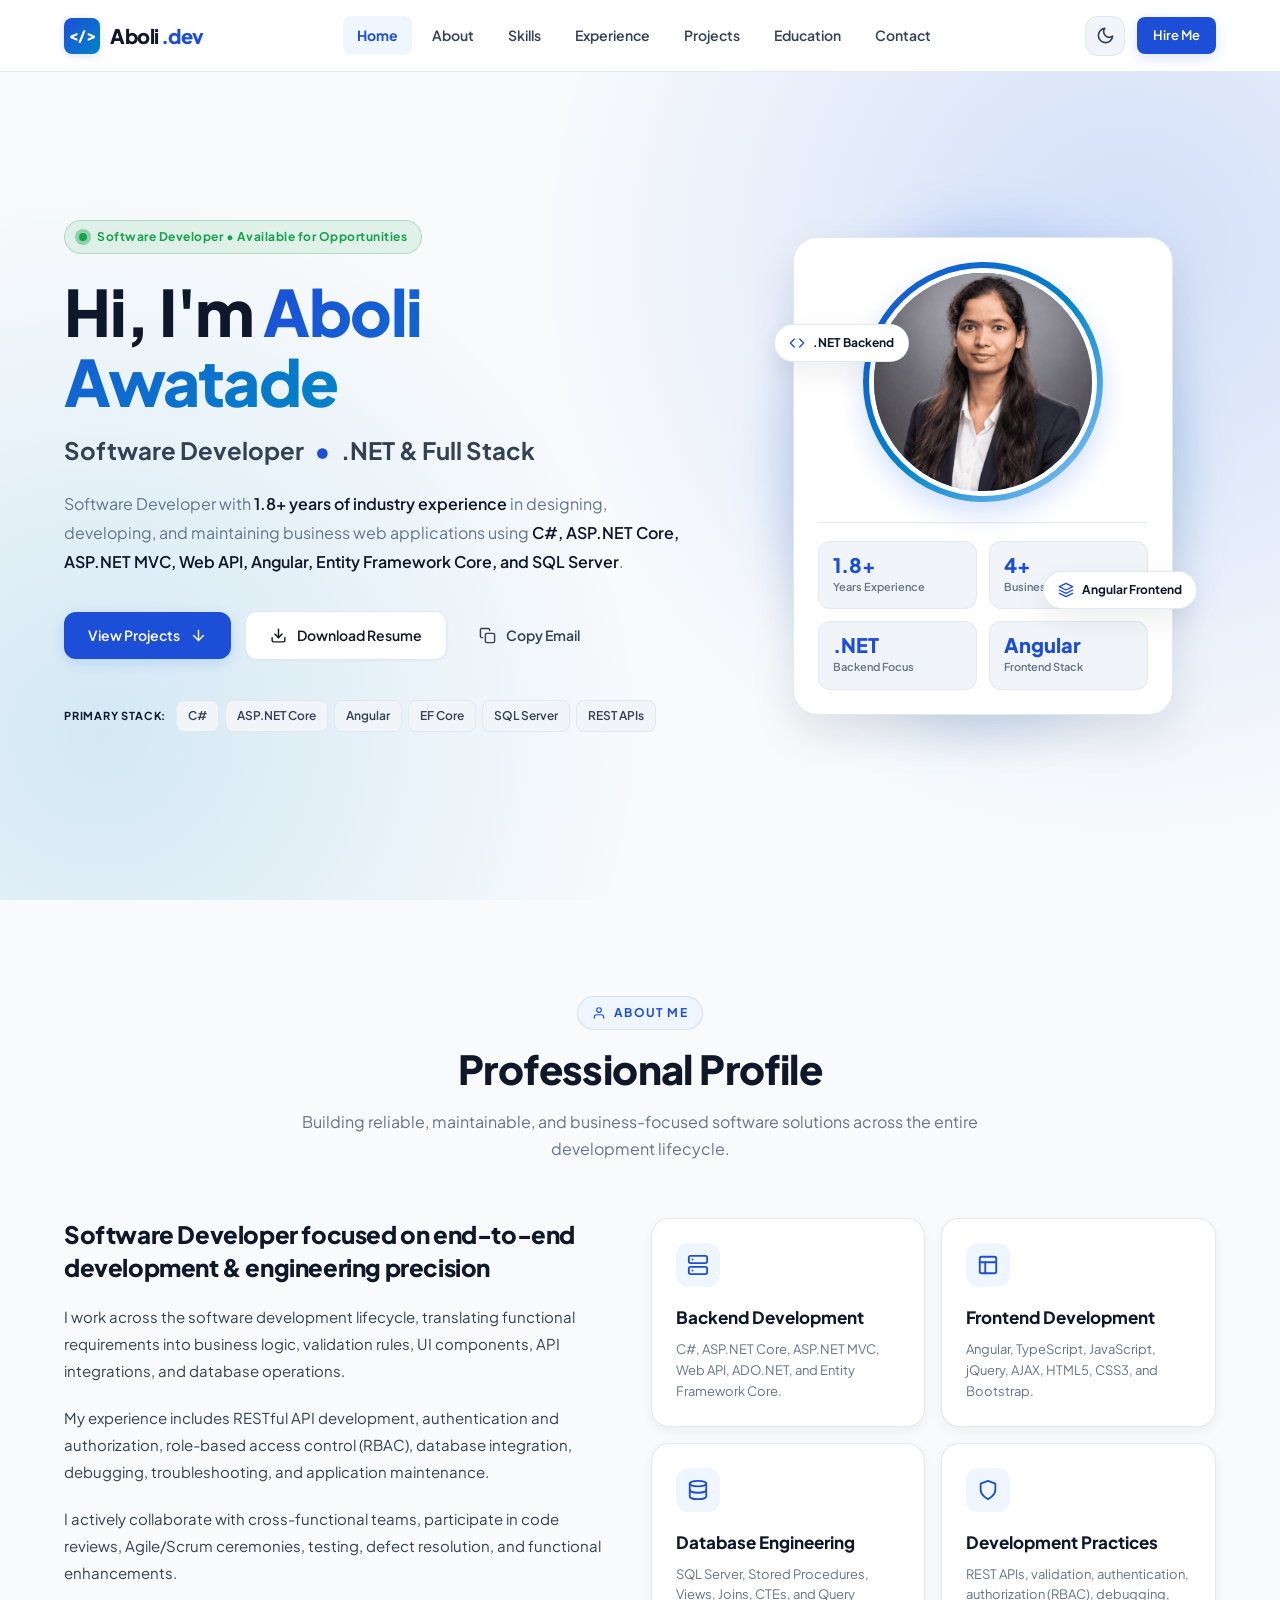
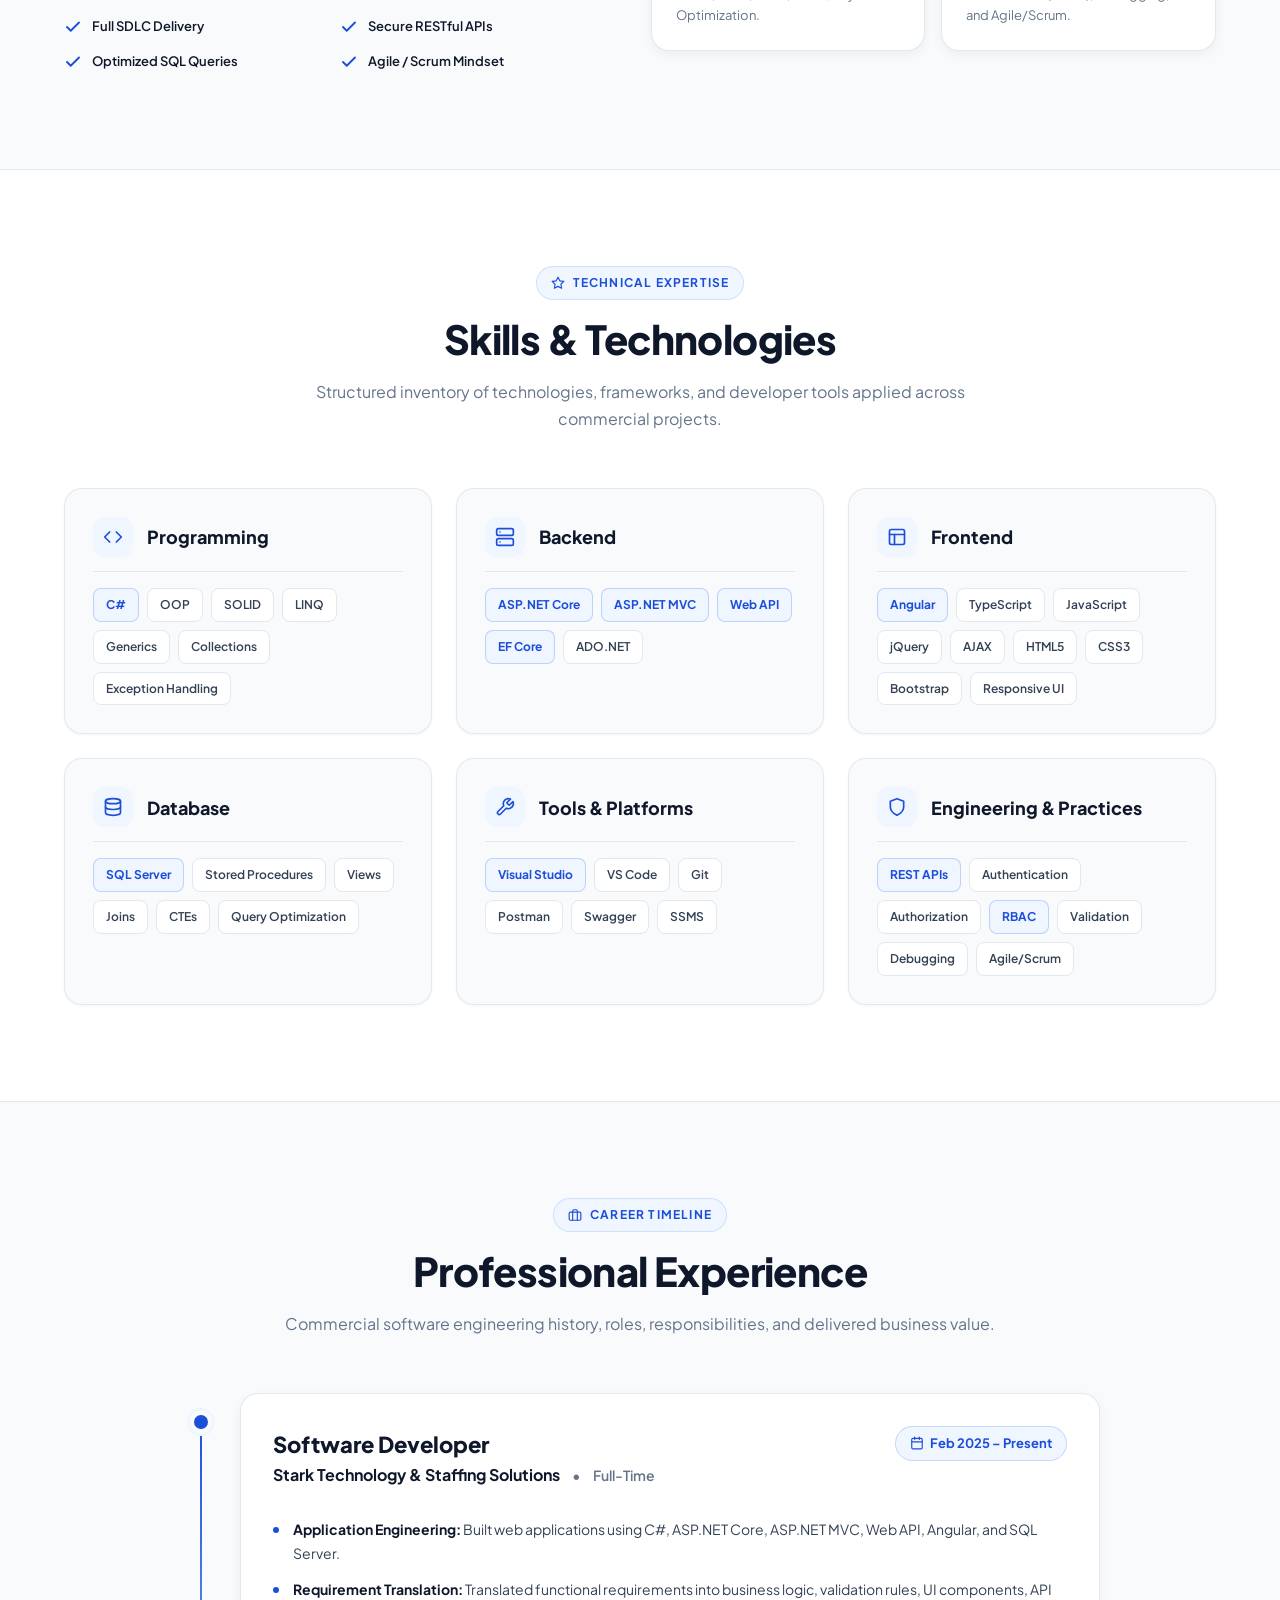
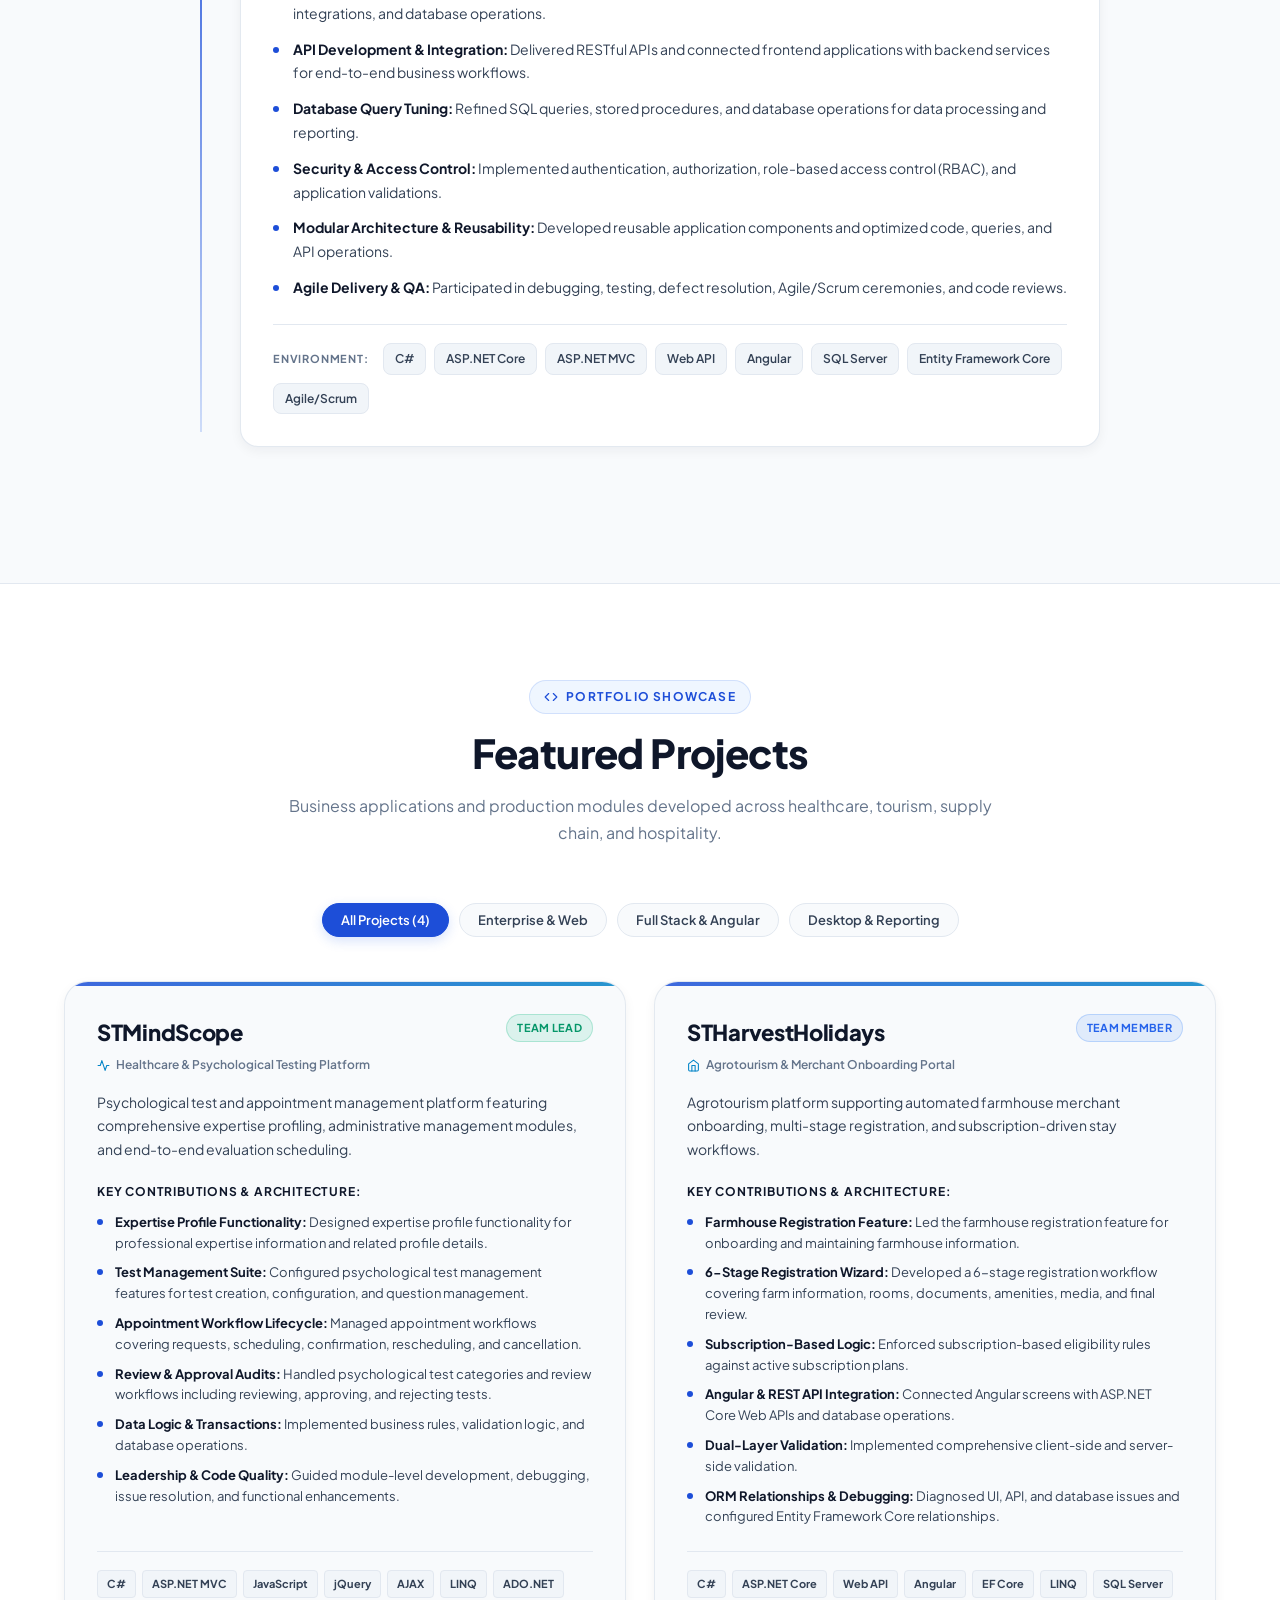
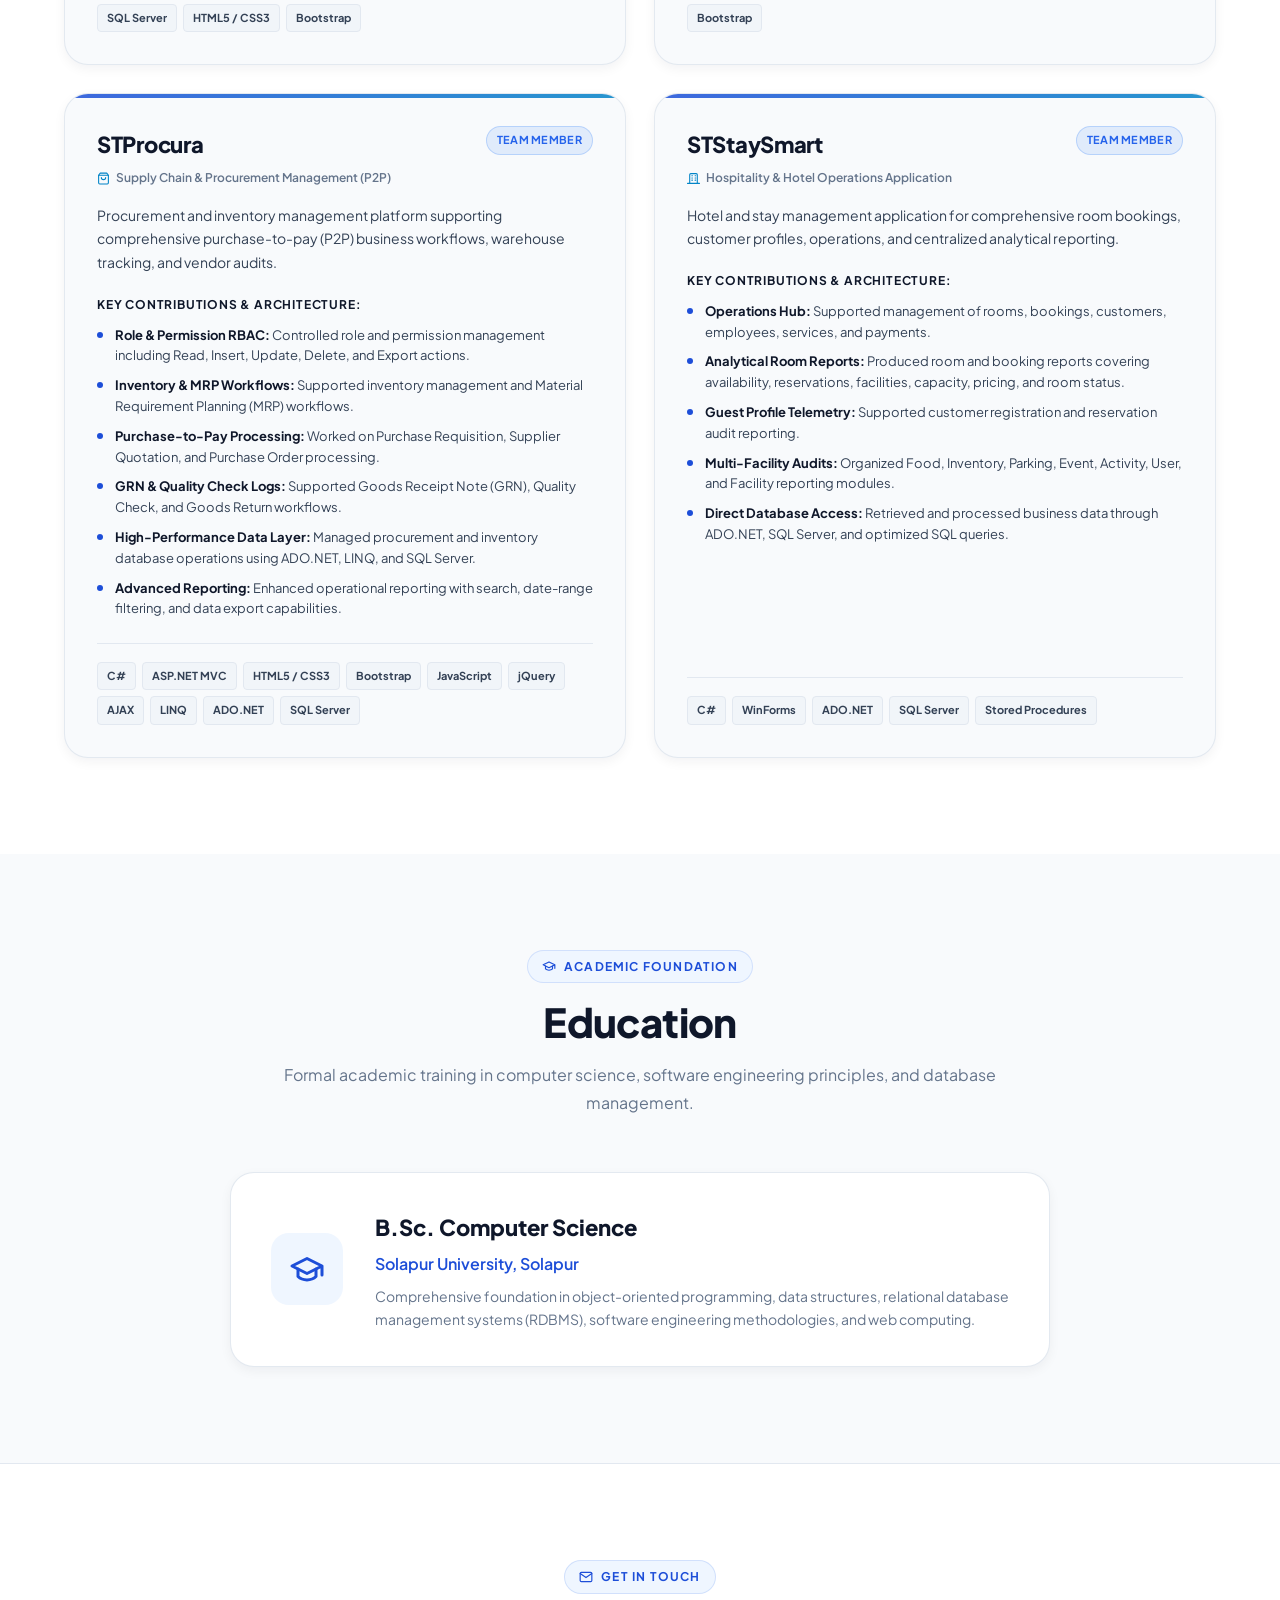
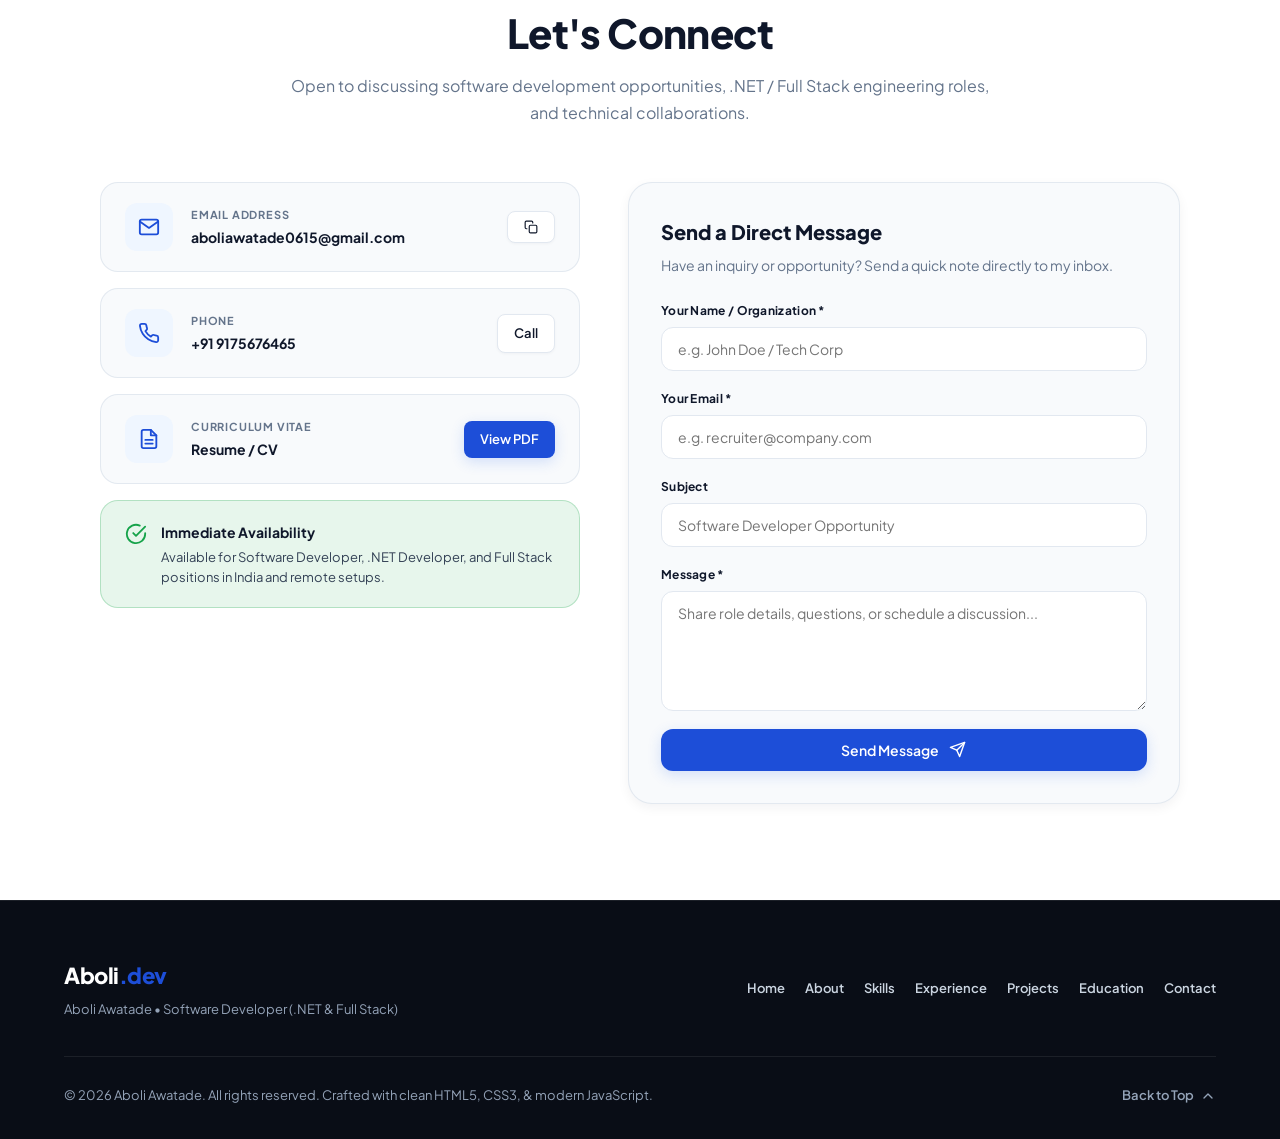
==== Index.html @ 2f552d14 "UI Design" ====
<!DOCTYPE html>
<html lang="en">

<head>
  <meta charset="UTF-8">
  <meta name="viewport" content="width=device-width, initial-scale=1.0">

  <!-- Primary Meta Tags -->
  <title>Aboli Awatade | Software Developer (.NET & Full Stack)</title>
  <meta name="title" content="Aboli Awatade | Software Developer (.NET & Full Stack)">
  <meta name="description"
    content="Software Developer with 1.8+ years of experience specializing in C#, ASP.NET Core, ASP.NET MVC, Web API, Angular, Entity Framework Core, and SQL Server.">
  <meta name="keywords"
    content="Aboli Awatade, Software Developer, .NET Developer, Full Stack Developer, C#, ASP.NET Core, ASP.NET MVC, Web API, Angular, Entity Framework Core, SQL Server, ADO.NET">
  <meta name="author" content="Aboli Awatade">
  <meta name="theme-color" content="#1d4ed8">

  <!-- Open Graph / LinkedIn / Facebook -->
  <meta property="og:type" content="website">
  <meta property="og:title" content="Aboli Awatade | Software Developer (.NET & Full Stack)">
  <meta property="og:description"
    content="Portfolio of Aboli Awatade - Software Developer with 1.8+ years of experience building enterprise web applications with C#, ASP.NET Core, Angular, and SQL Server.">
  <meta property="og:image" content="profile_Image.png">

  <!-- Twitter Meta -->
  <meta name="twitter:card" content="summary_large_image">
  <meta name="twitter:title" content="Aboli Awatade | Software Developer">
  <meta name="twitter:description"
    content="Software Developer specializing in C#, ASP.NET Core, ASP.NET MVC, Web API, Angular, and SQL Server.">
  <meta name="twitter:image" content="profile_Image.png">

  <!-- Google Fonts Preconnect & Stylesheet -->
  <link rel="preconnect" href="https://fonts.googleapis.com">
  <link rel="preconnect" href="https://fonts.gstatic.com" crossorigin>
  <link
    href="https://fonts.googleapis.com/css2?family=JetBrains+Mono:wght@500;700&family=Plus+Jakarta+Sans:wght@400;500;600;700;800&display=swap"
    rel="stylesheet">

  <!-- External Stylesheet -->
  <link rel="stylesheet" href="style.css">

  <!-- Structured JSON-LD Data for Recruiters & Search Engines -->
  <script type="application/ld+json">
  {
    "@context": "https://schema.org",
    "@type": "Person",
    "name": "Aboli Awatade",
    "jobTitle": "Software Developer",
    "description": "Software Developer with 1.8+ years of experience in C#, ASP.NET Core, ASP.NET MVC, Web API, Angular, Entity Framework Core and SQL Server.",
    "email": "aboliawatade0615@gmail.com",
    "telephone": "+919175676465",
    "worksFor": {
      "@type": "Organization",
      "name": "Stark Technology & Staffing Solutions"
    },
    "alumniOf": {
      "@type": "CollegeOrUniversity",
      "name": "Solapur University, Solapur"
    },
    "knowsAbout": [
      "C#",
      "ASP.NET Core",
      "ASP.NET MVC",
      "Web API",
      "Angular",
      "Entity Framework Core",
      "ADO.NET",
      "SQL Server",
      "LINQ",
      "RESTful APIs"
    ]
  }
  </script>
</head>

<body>

  <!-- ========================================================================
       1. STICKY NAVIGATION BAR
       ======================================================================== -->
  <header class="header">
    <div class="container nav-container">

      <!-- Brand Logo -->
      <a href="#home" class="brand" aria-label="Aboli Awatade Portfolio Home">
        <div class="brand-icon">&lt;/&gt;</div>
        <div class="brand-name">
          Aboli<span>.dev</span>
        </div>
      </a>

      <!-- Desktop Navigation Links -->
      <nav class="nav-menu" aria-label="Main Navigation">
        <a href="#home" class="nav-link active">Home</a>
        <a href="#about" class="nav-link">About</a>
        <a href="#skills" class="nav-link">Skills</a>
        <a href="#experience" class="nav-link">Experience</a>
        <a href="#projects" class="nav-link">Projects</a>
        <a href="#education" class="nav-link">Education</a>
        <a href="#contact" class="nav-link">Contact</a>
      </nav>

      <!-- Header Actions (Theme Toggle & CTA) -->
      <div class="header-actions">
        <!-- Dark / Light Mode Toggle Button -->
        <button type="button" class="theme-toggle" aria-label="Toggle Color Theme" title="Toggle theme">
          <svg class="sun-icon" viewBox="0 0 24 24" fill="none" stroke="currentColor" stroke-width="2"
            stroke-linecap="round" stroke-linejoin="round">
            <circle cx="12" cy="12" r="5"></circle>
            <line x1="12" y1="1" x2="12" y2="3"></line>
            <line x1="12" y1="21" x2="12" y2="23"></line>
            <line x1="4.22" y1="4.22" x2="5.64" y2="5.64"></line>
            <line x1="18.36" y1="18.36" x2="19.78" y2="19.78"></line>
            <line x1="1" y1="12" x2="3" y2="12"></line>
            <line x1="21" y1="12" x2="23" y2="12"></line>
            <line x1="4.22" y1="19.78" x2="5.64" y2="18.36"></line>
            <line x1="18.36" y1="5.64" x2="19.78" y2="4.22"></line>
          </svg>
          <svg class="moon-icon" viewBox="0 0 24 24" fill="none" stroke="currentColor" stroke-width="2"
            stroke-linecap="round" stroke-linejoin="round">
            <path d="M21 12.79A9 9 0 1 1 11.21 3 7 7 0 0 0 21 12.79z"></path>
          </svg>
        </button>

        <!-- Direct Contact CTA (Desktop) -->
        <a href="#contact" class="btn btn-primary btn-sm header-hire-btn">
          Hire Me
        </a>

        <!-- Mobile Navigation Toggle (Hamburger) -->
        <button type="button" class="nav-toggle" aria-label="Toggle navigation menu" aria-expanded="false">
          <span></span>
          <span></span>
          <span></span>
        </button>
      </div>

    </div>

    <!-- Mobile Drawer Menu -->
    <div class="mobile-nav" aria-label="Mobile Navigation">
      <div class="mobile-nav-links">
        <a href="#home" class="mobile-nav-link active">Home</a>
        <a href="#about" class="mobile-nav-link">About</a>
        <a href="#skills" class="mobile-nav-link">Skills</a>
        <a href="#experience" class="mobile-nav-link">Experience</a>
        <a href="#projects" class="mobile-nav-link">Projects</a>
        <a href="#education" class="mobile-nav-link">Education</a>
        <a href="#contact" class="mobile-nav-link">Contact</a>
      </div>
      <div class="mobile-nav-actions">
        <a href="resume.pdf" class="btn btn-secondary btn-sm" target="_blank" rel="noopener noreferrer">
          <svg viewBox="0 0 24 24" fill="none" stroke="currentColor" stroke-width="2" stroke-linecap="round"
            stroke-linejoin="round">
            <path d="M14 2H6a2 2 0 0 0-2 2v16a2 2 0 0 0 2 2h12a2 2 0 0 0 2-2V8z"></path>
            <polyline points="14 2 14 8 20 8"></polyline>
            <line x1="16" y1="13" x2="8" y2="13"></line>
            <line x1="16" y1="17" x2="8" y2="17"></line>
            <polyline points="10 9 9 9 8 9"></polyline>
          </svg>
          Download Resume
        </a>
      </div>
    </div>
  </header>


  <!-- ========================================================================
       2. HERO SECTION
       ======================================================================== -->
  <section class="hero" id="home">
    <div class="container hero-grid">

      <!-- Left Content Column -->
      <div class="hero-content">

        <!-- Status Pill -->
        <div class="status-badge">
          <span class="pulse-dot"></span>
          <span>Software Developer &bull; Available for Opportunities</span>
        </div>

        <h1 class="hero-title">
          Hi, I'm <span class="gradient-text">Aboli Awatade</span>
        </h1>

        <div class="hero-subtitle">
          <span>Software Developer</span>
          <span class="dot-separator">&bull;</span>
          <span>.NET & Full Stack</span>
        </div>

        <p class="hero-description">
          Software Developer with <strong>1.8+ years of industry experience</strong> in designing, developing, and
          maintaining business web applications using <strong>C#, ASP.NET Core, ASP.NET MVC, Web API, Angular, Entity
            Framework Core, and SQL Server</strong>.
        </p>

        <!-- Call to Action Buttons -->
        <div class="hero-actions">
          <a href="#projects" class="btn btn-primary">
            <span>View Projects</span>
            <svg viewBox="0 0 24 24" fill="none" stroke="currentColor" stroke-width="2" stroke-linecap="round"
              stroke-linejoin="round">
              <line x1="12" y1="5" x2="12" y2="19"></line>
              <polyline points="19 12 12 19 5 12"></polyline>
            </svg>
          </a>

          <a href="resume.pdf" class="btn btn-secondary" target="_blank" rel="noopener noreferrer">
            <svg viewBox="0 0 24 24" fill="none" stroke="currentColor" stroke-width="2" stroke-linecap="round"
              stroke-linejoin="round">
              <path d="M21 15v4a2 2 0 0 1-2 2H5a2 2 0 0 1-2-2v-4"></path>
              <polyline points="7 10 12 15 17 10"></polyline>
              <line x1="12" y1="15" x2="12" y2="3"></line>
            </svg>
            <span>Download Resume</span>
          </a>

          <button type="button" class="btn btn-ghost btn-copy-email" data-email="aboliawatade0615@gmail.com"
            title="Copy email to clipboard">
            <svg viewBox="0 0 24 24" fill="none" stroke="currentColor" stroke-width="2" stroke-linecap="round"
              stroke-linejoin="round">
              <rect x="9" y="9" width="13" height="13" rx="2" ry="2"></rect>
              <path d="M5 15H4a2 2 0 0 1-2-2V4a2 2 0 0 1 2-2h9a2 2 0 0 1 2 2v1"></path>
            </svg>
            <span>Copy Email</span>
            <span class="tooltip">Copy Email</span>
          </button>
        </div>

        <!-- Tech Snapshot Row -->
        <div class="hero-tech-row">
          <span class="hero-tech-label">Primary Stack:</span>
          <div class="hero-tech-badges">
            <span class="tech-pill">C#</span>
            <span class="tech-pill">ASP.NET Core</span>
            <span class="tech-pill">Angular</span>
            <span class="tech-pill">EF Core</span>
            <span class="tech-pill">SQL Server</span>
            <span class="tech-pill">REST APIs</span>
          </div>
        </div>

      </div>

      <!-- Right Visual Showcase Column -->
      <div class="hero-visual">
        <div class="profile-card-wrapper">
          <div class="profile-glow"></div>

          <div class="profile-card">
            <!-- Profile Avatar with Gradient Halo -->
            <div class="profile-image-container">
              <img src="profile_Image.png" alt="Aboli Awatade - Professional Software Developer" class="profile-image"
                width="240" height="240">
            </div>

            <!-- Floating Badges -->
            <div class="floating-chip chip-left">
              <svg viewBox="0 0 24 24" fill="none" stroke="currentColor" stroke-width="2" stroke-linecap="round"
                stroke-linejoin="round">
                <polyline points="16 18 22 12 16 6"></polyline>
                <polyline points="8 6 2 12 8 18"></polyline>
              </svg>
              <span>.NET Backend</span>
            </div>

            <div class="floating-chip chip-right">
              <svg viewBox="0 0 24 24" fill="none" stroke="currentColor" stroke-width="2" stroke-linecap="round"
                stroke-linejoin="round">
                <polygon points="12 2 2 7 12 12 22 7 12 2"></polygon>
                <polyline points="2 17 12 22 22 17"></polyline>
                <polyline points="2 12 12 17 22 12"></polyline>
              </svg>
              <span>Angular Frontend</span>
            </div>

            <!-- Quick Metrics Grid -->
            <div class="profile-stats-grid">
              <div class="profile-stat-box">
                <div class="profile-stat-number">1.8+</div>
                <div class="profile-stat-label">Years Experience</div>
              </div>
              <div class="profile-stat-box">
                <div class="profile-stat-number">4+</div>
                <div class="profile-stat-label">Business Projects</div>
              </div>
              <div class="profile-stat-box">
                <div class="profile-stat-number">.NET</div>
                <div class="profile-stat-label">Backend Focus</div>
              </div>
              <div class="profile-stat-box">
                <div class="profile-stat-number">Angular</div>
                <div class="profile-stat-label">Frontend Stack</div>
              </div>
            </div>

          </div>
        </div>
      </div>

    </div>
  </section>


  <!-- ========================================================================
       3. ABOUT / PROFESSIONAL PROFILE SECTION
       ======================================================================== -->
  <section class="about" id="about">
    <div class="container">

      <!-- Section Title Header -->
      <div class="section-header">
        <span class="section-tag">
          <svg viewBox="0 0 24 24" fill="none" stroke="currentColor" stroke-width="2" stroke-linecap="round"
            stroke-linejoin="round">
            <path d="M20 21v-2a4 4 0 0 0-4-4H8a4 4 0 0 0-4 4v2"></path>
            <circle cx="12" cy="7" r="4"></circle>
          </svg>
          About Me
        </span>
        <h2 class="section-title">Professional Profile</h2>
        <p class="section-desc">
          Building reliable, maintainable, and business-focused software solutions across the entire development lifecycle.
        </p>
      </div>

      <!-- About Content Grid -->
      <div class="about-grid">

        <!-- Narrative Column -->
        <div class="about-story">
          <h3 class="about-headline">
            Software Developer focused on end-to-end development & engineering precision
          </h3>

          <p>
            I work across the software development lifecycle, translating functional requirements into business logic,
            validation rules, UI components, API integrations, and database operations.
          </p>

          <p>
            My experience includes RESTful API development, authentication and authorization, role-based access control
            (RBAC), database integration, debugging, troubleshooting, and application maintenance.
          </p>

          <p>
            I actively collaborate with cross-functional teams, participate in code reviews, Agile/Scrum ceremonies,
            testing, defect resolution, and functional enhancements.
          </p>

          <!-- Core Attributes Checklist -->
          <div class="about-keypoints">
            <div class="about-point">
              <svg viewBox="0 0 24 24" fill="none" stroke="currentColor" stroke-width="2.5" stroke-linecap="round"
                stroke-linejoin="round">
                <polyline points="20 6 9 17 4 12"></polyline>
              </svg>
              <span>Full SDLC Delivery</span>
            </div>
            <div class="about-point">
              <svg viewBox="0 0 24 24" fill="none" stroke="currentColor" stroke-width="2.5" stroke-linecap="round"
                stroke-linejoin="round">
                <polyline points="20 6 9 17 4 12"></polyline>
              </svg>
              <span>Secure RESTful APIs</span>
            </div>
            <div class="about-point">
              <svg viewBox="0 0 24 24" fill="none" stroke="currentColor" stroke-width="2.5" stroke-linecap="round"
                stroke-linejoin="round">
                <polyline points="20 6 9 17 4 12"></polyline>
              </svg>
              <span>Optimized SQL Queries</span>
            </div>
            <div class="about-point">
              <svg viewBox="0 0 24 24" fill="none" stroke="currentColor" stroke-width="2.5" stroke-linecap="round"
                stroke-linejoin="round">
                <polyline points="20 6 9 17 4 12"></polyline>
              </svg>
              <span>Agile / Scrum Mindset</span>
            </div>
          </div>
        </div>

        <!-- 4 Pillars Grid -->
        <div class="pillars-grid">

          <div class="pillar-card">
            <div class="pillar-icon-box">
              <svg viewBox="0 0 24 24" fill="none" stroke="currentColor" stroke-width="2" stroke-linecap="round"
                stroke-linejoin="round">
                <rect x="2" y="2" width="20" height="8" rx="2" ry="2"></rect>
                <rect x="2" y="14" width="20" height="8" rx="2" ry="2"></rect>
                <line x1="6" y1="6" x2="6.01" y2="6"></line>
                <line x1="6" y1="18" x2="6.01" y2="18"></line>
              </svg>
            </div>
            <h3>Backend Development</h3>
            <p>C#, ASP.NET Core, ASP.NET MVC, Web API, ADO.NET, and Entity Framework Core.</p>
          </div>

          <div class="pillar-card">
            <div class="pillar-icon-box">
              <svg viewBox="0 0 24 24" fill="none" stroke="currentColor" stroke-width="2" stroke-linecap="round"
                stroke-linejoin="round">
                <rect x="3" y="3" width="18" height="18" rx="2" ry="2"></rect>
                <line x1="3" y1="9" x2="21" y2="9"></line>
                <line x1="9" y1="21" x2="9" y2="9"></line>
              </svg>
            </div>
            <h3>Frontend Development</h3>
            <p>Angular, TypeScript, JavaScript, jQuery, AJAX, HTML5, CSS3, and Bootstrap.</p>
          </div>

          <div class="pillar-card">
            <div class="pillar-icon-box">
              <svg viewBox="0 0 24 24" fill="none" stroke="currentColor" stroke-width="2" stroke-linecap="round"
                stroke-linejoin="round">
                <ellipse cx="12" cy="5" rx="9" ry="3"></ellipse>
                <path d="M21 12c0 1.66-4 3-9 3s-9-1.34-9-3"></path>
                <path d="M3 5v14c0 1.66 4 3 9 3s9-1.34 9-3V5"></path>
              </svg>
            </div>
            <h3>Database Engineering</h3>
            <p>SQL Server, Stored Procedures, Views, Joins, CTEs, and Query Optimization.</p>
          </div>

          <div class="pillar-card">
            <div class="pillar-icon-box">
              <svg viewBox="0 0 24 24" fill="none" stroke="currentColor" stroke-width="2" stroke-linecap="round"
                stroke-linejoin="round">
                <path d="M12 22s8-4 8-10V5l-8-3-8 3v7c0 6 8 10 8 10z"></path>
              </svg>
            </div>
            <h3>Development Practices</h3>
            <p>REST APIs, validation, authentication, authorization (RBAC), debugging, and Agile/Scrum.</p>
          </div>

        </div>

      </div>

    </div>
  </section>


  <!-- ========================================================================
       4. TECHNICAL SKILLS SECTION
       ======================================================================== -->
  <section class="skills-section" id="skills">
    <div class="container">

      <!-- Section Title Header -->
      <div class="section-header">
        <span class="section-tag">
          <svg viewBox="0 0 24 24" fill="none" stroke="currentColor" stroke-width="2" stroke-linecap="round"
            stroke-linejoin="round">
            <polygon points="12 2 15.09 8.26 22 9.27 17 14.14 18.18 21.02 12 17.77 5.82 21.02 7 14.14 2 9.27 8.91 8.26 12 2"></polygon>
          </svg>
          Technical Expertise
        </span>
        <h2 class="section-title">Skills & Technologies</h2>
        <p class="section-desc">
          Structured inventory of technologies, frameworks, and developer tools applied across commercial projects.
        </p>
      </div>

      <!-- Skills Cards Grid (6 Categories) -->
      <div class="skills-grid">

        <!-- 1. Programming -->
        <div class="skill-category-card">
          <div class="skill-category-header">
            <div class="skill-icon-bubble">
              <svg viewBox="0 0 24 24" fill="none" stroke="currentColor" stroke-width="2" stroke-linecap="round"
                stroke-linejoin="round">
                <polyline points="16 18 22 12 16 6"></polyline>
                <polyline points="8 6 2 12 8 18"></polyline>
              </svg>
            </div>
            <h3>Programming</h3>
          </div>
          <div class="skill-tags-cloud">
            <span class="skill-badge highlight">C#</span>
            <span class="skill-badge">OOP</span>
            <span class="skill-badge">SOLID</span>
            <span class="skill-badge">LINQ</span>
            <span class="skill-badge">Generics</span>
            <span class="skill-badge">Collections</span>
            <span class="skill-badge">Exception Handling</span>
          </div>
        </div>

        <!-- 2. Backend -->
        <div class="skill-category-card">
          <div class="skill-category-header">
            <div class="skill-icon-bubble">
              <svg viewBox="0 0 24 24" fill="none" stroke="currentColor" stroke-width="2" stroke-linecap="round"
                stroke-linejoin="round">
                <rect x="2" y="2" width="20" height="8" rx="2" ry="2"></rect>
                <rect x="2" y="14" width="20" height="8" rx="2" ry="2"></rect>
                <line x1="6" y1="6" x2="6.01" y2="6"></line>
                <line x1="6" y1="18" x2="6.01" y2="18"></line>
              </svg>
            </div>
            <h3>Backend</h3>
          </div>
          <div class="skill-tags-cloud">
            <span class="skill-badge highlight">ASP.NET Core</span>
            <span class="skill-badge highlight">ASP.NET MVC</span>
            <span class="skill-badge highlight">Web API</span>
            <span class="skill-badge highlight">EF Core</span>
            <span class="skill-badge">ADO.NET</span>
          </div>
        </div>

        <!-- 3. Frontend -->
        <div class="skill-category-card">
          <div class="skill-category-header">
            <div class="skill-icon-bubble">
              <svg viewBox="0 0 24 24" fill="none" stroke="currentColor" stroke-width="2" stroke-linecap="round"
                stroke-linejoin="round">
                <rect x="3" y="3" width="18" height="18" rx="2" ry="2"></rect>
                <line x1="3" y1="9" x2="21" y2="9"></line>
                <line x1="9" y1="21" x2="9" y2="9"></line>
              </svg>
            </div>
            <h3>Frontend</h3>
          </div>
          <div class="skill-tags-cloud">
            <span class="skill-badge highlight">Angular</span>
            <span class="skill-badge">TypeScript</span>
            <span class="skill-badge">JavaScript</span>
            <span class="skill-badge">jQuery</span>
            <span class="skill-badge">AJAX</span>
            <span class="skill-badge">HTML5</span>
            <span class="skill-badge">CSS3</span>
            <span class="skill-badge">Bootstrap</span>
            <span class="skill-badge">Responsive UI</span>
          </div>
        </div>

        <!-- 4. Database -->
        <div class="skill-category-card">
          <div class="skill-category-header">
            <div class="skill-icon-bubble">
              <svg viewBox="0 0 24 24" fill="none" stroke="currentColor" stroke-width="2" stroke-linecap="round"
                stroke-linejoin="round">
                <ellipse cx="12" cy="5" rx="9" ry="3"></ellipse>
                <path d="M21 12c0 1.66-4 3-9 3s-9-1.34-9-3"></path>
                <path d="M3 5v14c0 1.66 4 3 9 3s9-1.34 9-3V5"></path>
              </svg>
            </div>
            <h3>Database</h3>
          </div>
          <div class="skill-tags-cloud">
            <span class="skill-badge highlight">SQL Server</span>
            <span class="skill-badge">Stored Procedures</span>
            <span class="skill-badge">Views</span>
            <span class="skill-badge">Joins</span>
            <span class="skill-badge">CTEs</span>
            <span class="skill-badge">Query Optimization</span>
          </div>
        </div>

        <!-- 5. Frameworks & Tools -->
        <div class="skill-category-card">
          <div class="skill-category-header">
            <div class="skill-icon-bubble">
              <svg viewBox="0 0 24 24" fill="none" stroke="currentColor" stroke-width="2" stroke-linecap="round"
                stroke-linejoin="round">
                <path
                  d="M14.7 6.3a1 1 0 0 0 0 1.4l1.6 1.6a1 1 0 0 0 1.4 0l3.77-3.77a6 6 0 0 1-7.94 7.94l-6.91 6.91a2.12 2.12 0 0 1-3-3l6.91-6.91a6 6 0 0 1 7.94-7.94l-3.76 3.76z"></path>
              </svg>
            </div>
            <h3>Tools & Platforms</h3>
          </div>
          <div class="skill-tags-cloud">
            <span class="skill-badge highlight">Visual Studio</span>
            <span class="skill-badge">VS Code</span>
            <span class="skill-badge">Git</span>
            <span class="skill-badge">Postman</span>
            <span class="skill-badge">Swagger</span>
            <span class="skill-badge">SSMS</span>
          </div>
        </div>

        <!-- 6. Engineering & Architecture -->
        <div class="skill-category-card">
          <div class="skill-category-header">
            <div class="skill-icon-bubble">
              <svg viewBox="0 0 24 24" fill="none" stroke="currentColor" stroke-width="2" stroke-linecap="round"
                stroke-linejoin="round">
                <path d="M12 22s8-4 8-10V5l-8-3-8 3v7c0 6 8 10 8 10z"></path>
              </svg>
            </div>
            <h3>Engineering & Practices</h3>
          </div>
          <div class="skill-tags-cloud">
            <span class="skill-badge highlight">REST APIs</span>
            <span class="skill-badge">Authentication</span>
            <span class="skill-badge">Authorization</span>
            <span class="skill-badge highlight">RBAC</span>
            <span class="skill-badge">Validation</span>
            <span class="skill-badge">Debugging</span>
            <span class="skill-badge">Agile/Scrum</span>
          </div>
        </div>

      </div>

    </div>
  </section>


  <!-- ========================================================================
       5. PROFESSIONAL EXPERIENCE SECTION
       ======================================================================== -->
  <section class="experience-section" id="experience">
    <div class="container">

      <!-- Section Title Header -->
      <div class="section-header">
        <span class="section-tag">
          <svg viewBox="0 0 24 24" fill="none" stroke="currentColor" stroke-width="2" stroke-linecap="round"
            stroke-linejoin="round">
            <rect x="2" y="7" width="20" height="14" rx="2" ry="2"></rect>
            <path d="M16 21V5a2 2 0 0 0-2-2h-4a2 2 0 0 0-2 2v16"></path>
          </svg>
          Career Timeline
        </span>
        <h2 class="section-title">Professional Experience</h2>
        <p class="section-desc">
          Commercial software engineering history, roles, responsibilities, and delivered business value.
        </p>
      </div>

      <!-- Experience Timeline -->
      <div class="experience-timeline">
        <div class="timeline-line"></div>

        <!-- Current Role Card -->
        <div class="timeline-card">
          <div class="timeline-node"></div>

          <div class="experience-box">

            <div class="experience-box-header">
              <div>
                <h3 class="experience-role-title">Software Developer</h3>
                <div class="experience-company-row">
                  <span class="company-name">Stark Technology & Staffing Solutions</span>
                  <span class="company-dot">&bull;</span>
                  <span>Full-Time</span>
                </div>
              </div>

              <div class="experience-tenure">
                <svg width="14" height="14" viewBox="0 0 24 24" fill="none" stroke="currentColor" stroke-width="2"
                  stroke-linecap="round" stroke-linejoin="round">
                  <rect x="3" y="4" width="18" height="18" rx="2" ry="2"></rect>
                  <line x1="16" y1="2" x2="16" y2="6"></line>
                  <line x1="8" y1="2" x2="8" y2="6"></line>
                  <line x1="3" y1="10" x2="21" y2="10"></line>
                </svg>
                <span>Feb 2025 – Present</span>
              </div>
            </div>

            <!-- Bullet Points with Bold Action Lead-ins -->
            <ul class="experience-bullets">
              <li>
                <strong>Application Engineering:</strong> Built web applications using C#, ASP.NET Core, ASP.NET MVC,
                Web API, Angular, and SQL Server.
              </li>
              <li>
                <strong>Requirement Translation:</strong> Translated functional requirements into business logic,
                validation rules, UI components, API integrations, and database operations.
              </li>
              <li>
                <strong>API Development & Integration:</strong> Delivered RESTful APIs and connected frontend
                applications with backend services for end-to-end business workflows.
              </li>
              <li>
                <strong>Database Query Tuning:</strong> Refined SQL queries, stored procedures, and database operations
                for data processing and reporting.
              </li>
              <li>
                <strong>Security & Access Control:</strong> Implemented authentication, authorization, role-based access
                control (RBAC), and application validations.
              </li>
              <li>
                <strong>Modular Architecture & Reusability:</strong> Developed reusable application components and
                optimized code, queries, and API operations.
              </li>
              <li>
                <strong>Agile Delivery & QA:</strong> Participated in debugging, testing, defect resolution, Agile/Scrum
                ceremonies, and code reviews.
              </li>
            </ul>

            <!-- Tech Footer -->
            <div class="experience-footer-tech">
              <span class="experience-tech-label">Environment:</span>
              <span class="tech-pill">C#</span>
              <span class="tech-pill">ASP.NET Core</span>
              <span class="tech-pill">ASP.NET MVC</span>
              <span class="tech-pill">Web API</span>
              <span class="tech-pill">Angular</span>
              <span class="tech-pill">SQL Server</span>
              <span class="tech-pill">Entity Framework Core</span>
              <span class="tech-pill">Agile/Scrum</span>
            </div>

          </div>
        </div>

      </div>

    </div>
  </section>


  <!-- ========================================================================
       6. FEATURED PROJECTS SECTION
       ======================================================================== -->
  <section class="projects-section" id="projects">
    <div class="container">

      <!-- Section Title Header -->
      <div class="section-header">
        <span class="section-tag">
          <svg viewBox="0 0 24 24" fill="none" stroke="currentColor" stroke-width="2" stroke-linecap="round"
            stroke-linejoin="round">
            <polyline points="16 18 22 12 16 6"></polyline>
            <polyline points="8 6 2 12 8 18"></polyline>
          </svg>
          Portfolio Showcase
        </span>
        <h2 class="section-title">Featured Projects</h2>
        <p class="section-desc">
          Business applications and production modules developed across healthcare, tourism, supply chain, and hospitality.
        </p>
      </div>

      <!-- Recruiter Filter Buttons -->
      <div class="project-filters">
        <button type="button" class="filter-btn active" data-filter="all">All Projects (4)</button>
        <button type="button" class="filter-btn" data-filter="web">Enterprise & Web</button>
        <button type="button" class="filter-btn" data-filter="angular">Full Stack & Angular</button>
        <button type="button" class="filter-btn" data-filter="desktop">Desktop & Reporting</button>
      </div>

      <!-- Projects Grid (4 Comprehensive Cards) -->
      <div class="projects-grid">

        <!-- PROJECT 1: STMindScope -->
        <article class="project-card" data-category="web">
          <div class="project-card-header">
            <div class="project-card-title-group">
              <h3>STMindScope</h3>
              <div class="project-domain-tag">
                <svg viewBox="0 0 24 24" fill="none" stroke="currentColor" stroke-width="2" stroke-linecap="round"
                  stroke-linejoin="round">
                  <path d="M22 12h-4l-3 9L9 3l-3 9H2"></path>
                </svg>
                <span>Healthcare & Psychological Testing Platform</span>
              </div>
            </div>
            <span class="badge-role badge-lead">Team Lead</span>
          </div>

          <p class="project-card-description">
            Psychological test and appointment management platform featuring comprehensive expertise profiling,
            administrative management modules, and end-to-end evaluation scheduling.
          </p>

          <div class="project-highlights-title">Key Contributions & Architecture:</div>
          <ul class="project-highlights-list">
            <li>
              <strong>Expertise Profile Functionality:</strong> Designed expertise profile functionality for
              professional expertise information and related profile details.
            </li>
            <li>
              <strong>Test Management Suite:</strong> Configured psychological test management features for test
              creation, configuration, and question management.
            </li>
            <li>
              <strong>Appointment Workflow Lifecycle:</strong> Managed appointment workflows covering requests,
              scheduling, confirmation, rescheduling, and cancellation.
            </li>
            <li>
              <strong>Review & Approval Audits:</strong> Handled psychological test categories and review workflows
              including reviewing, approving, and rejecting tests.
            </li>
            <li>
              <strong>Data Logic & Transactions:</strong> Implemented business rules, validation logic, and database
              operations.
            </li>
            <li>
              <strong>Leadership & Code Quality:</strong> Guided module-level development, debugging, issue resolution,
              and functional enhancements.
            </li>
          </ul>

          <div class="project-tech-stack">
            <span class="tech-tag">C#</span>
            <span class="tech-tag">ASP.NET MVC</span>
            <span class="tech-tag">JavaScript</span>
            <span class="tech-tag">jQuery</span>
            <span class="tech-tag">AJAX</span>
            <span class="tech-tag">LINQ</span>
            <span class="tech-tag">ADO.NET</span>
            <span class="tech-tag">SQL Server</span>
            <span class="tech-tag">HTML5 / CSS3</span>
            <span class="tech-tag">Bootstrap</span>
          </div>
        </article>

        <!-- PROJECT 2: STHarvestHolidays -->
        <article class="project-card" data-category="web angular">
          <div class="project-card-header">
            <div class="project-card-title-group">
              <h3>STHarvestHolidays</h3>
              <div class="project-domain-tag">
                <svg viewBox="0 0 24 24" fill="none" stroke="currentColor" stroke-width="2" stroke-linecap="round"
                  stroke-linejoin="round">
                  <path d="M3 9l9-7 9 7v11a2 2 0 0 1-2 2H5a2 2 0 0 1-2-2z"></path>
                  <polyline points="9 22 9 12 15 12 15 22"></polyline>
                </svg>
                <span>Agrotourism & Merchant Onboarding Portal</span>
              </div>
            </div>
            <span class="badge-role badge-member">Team Member</span>
          </div>

          <p class="project-card-description">
            Agrotourism platform supporting automated farmhouse merchant onboarding, multi-stage registration, and
            subscription-driven stay workflows.
          </p>

          <div class="project-highlights-title">Key Contributions & Architecture:</div>
          <ul class="project-highlights-list">
            <li>
              <strong>Farmhouse Registration Feature:</strong> Led the farmhouse registration feature for onboarding
              and maintaining farmhouse information.
            </li>
            <li>
              <strong>6-Stage Registration Wizard:</strong> Developed a 6-stage registration workflow covering farm
              information, rooms, documents, amenities, media, and final review.
            </li>
            <li>
              <strong>Subscription-Based Logic:</strong> Enforced subscription-based eligibility rules against active
              subscription plans.
            </li>
            <li>
              <strong>Angular & REST API Integration:</strong> Connected Angular screens with ASP.NET Core Web APIs and
              database operations.
            </li>
            <li>
              <strong>Dual-Layer Validation:</strong> Implemented comprehensive client-side and server-side validation.
            </li>
            <li>
              <strong>ORM Relationships & Debugging:</strong> Diagnosed UI, API, and database issues and configured
              Entity Framework Core relationships.
            </li>
          </ul>

          <div class="project-tech-stack">
            <span class="tech-tag">C#</span>
            <span class="tech-tag">ASP.NET Core</span>
            <span class="tech-tag">Web API</span>
            <span class="tech-tag">Angular</span>
            <span class="tech-tag">EF Core</span>
            <span class="tech-tag">LINQ</span>
            <span class="tech-tag">SQL Server</span>
            <span class="tech-tag">Bootstrap</span>
          </div>
        </article>

        <!-- PROJECT 3: STProcura -->
        <article class="project-card" data-category="web">
          <div class="project-card-header">
            <div class="project-card-title-group">
              <h3>STProcura</h3>
              <div class="project-domain-tag">
                <svg viewBox="0 0 24 24" fill="none" stroke="currentColor" stroke-width="2" stroke-linecap="round"
                  stroke-linejoin="round">
                  <path d="M6 2L3 6v14a2 2 0 0 0 2 2h14a2 2 0 0 0 2-2V6l-3-4z"></path>
                  <line x1="3" y1="6" x2="21" y2="6"></line>
                  <path d="M16 10a4 4 0 0 1-8 0"></path>
                </svg>
                <span>Supply Chain & Procurement Management (P2P)</span>
              </div>
            </div>
            <span class="badge-role badge-member">Team Member</span>
          </div>

          <p class="project-card-description">
            Procurement and inventory management platform supporting comprehensive purchase-to-pay (P2P) business
            workflows, warehouse tracking, and vendor audits.
          </p>

          <div class="project-highlights-title">Key Contributions & Architecture:</div>
          <ul class="project-highlights-list">
            <li>
              <strong>Role & Permission RBAC:</strong> Controlled role and permission management including Read, Insert,
              Update, Delete, and Export actions.
            </li>
            <li>
              <strong>Inventory & MRP Workflows:</strong> Supported inventory management and Material Requirement
              Planning (MRP) workflows.
            </li>
            <li>
              <strong>Purchase-to-Pay Processing:</strong> Worked on Purchase Requisition, Supplier Quotation, and
              Purchase Order processing.
            </li>
            <li>
              <strong>GRN & Quality Check Logs:</strong> Supported Goods Receipt Note (GRN), Quality Check, and Goods
              Return workflows.
            </li>
            <li>
              <strong>High-Performance Data Layer:</strong> Managed procurement and inventory database operations using
              ADO.NET, LINQ, and SQL Server.
            </li>
            <li>
              <strong>Advanced Reporting:</strong> Enhanced operational reporting with search, date-range filtering, and
              data export capabilities.
            </li>
          </ul>

          <div class="project-tech-stack">
            <span class="tech-tag">C#</span>
            <span class="tech-tag">ASP.NET MVC</span>
            <span class="tech-tag">HTML5 / CSS3</span>
            <span class="tech-tag">Bootstrap</span>
            <span class="tech-tag">JavaScript</span>
            <span class="tech-tag">jQuery</span>
            <span class="tech-tag">AJAX</span>
            <span class="tech-tag">LINQ</span>
            <span class="tech-tag">ADO.NET</span>
            <span class="tech-tag">SQL Server</span>
          </div>
        </article>

        <!-- PROJECT 4: STStaySmart -->
        <article class="project-card" data-category="desktop">
          <div class="project-card-header">
            <div class="project-card-title-group">
              <h3>STStaySmart</h3>
              <div class="project-domain-tag">
                <svg viewBox="0 0 24 24" fill="none" stroke="currentColor" stroke-width="2" stroke-linecap="round"
                  stroke-linejoin="round">
                  <path d="M19 21V5a2 2 0 0 0-2-2H7a2 2 0 0 0-2 2v16"></path>
                  <line x1="1" y1="21" x2="23" y2="21"></line>
                  <path d="M9 7h1"></path>
                  <path d="M9 11h1"></path>
                  <path d="M9 15h1"></path>
                  <path d="M15 7h1"></path>
                  <path d="M15 11h1"></path>
                  <path d="M15 15h1"></path>
                </svg>
                <span>Hospitality & Hotel Operations Application</span>
              </div>
            </div>
            <span class="badge-role badge-member">Team Member</span>
          </div>

          <p class="project-card-description">
            Hotel and stay management application for comprehensive room bookings, customer profiles, operations, and
            centralized analytical reporting.
          </p>

          <div class="project-highlights-title">Key Contributions & Architecture:</div>
          <ul class="project-highlights-list">
            <li>
              <strong>Operations Hub:</strong> Supported management of rooms, bookings, customers, employees, services,
              and payments.
            </li>
            <li>
              <strong>Analytical Room Reports:</strong> Produced room and booking reports covering availability,
              reservations, facilities, capacity, pricing, and room status.
            </li>
            <li>
              <strong>Guest Profile Telemetry:</strong> Supported customer registration and reservation audit reporting.
            </li>
            <li>
              <strong>Multi-Facility Audits:</strong> Organized Food, Inventory, Parking, Event, Activity, User, and
              Facility reporting modules.
            </li>
            <li>
              <strong>Direct Database Access:</strong> Retrieved and processed business data through ADO.NET, SQL
              Server, and optimized SQL queries.
            </li>
          </ul>

          <div class="project-tech-stack">
            <span class="tech-tag">C#</span>
            <span class="tech-tag">WinForms</span>
            <span class="tech-tag">ADO.NET</span>
            <span class="tech-tag">SQL Server</span>
            <span class="tech-tag">Stored Procedures</span>
          </div>
        </article>

      </div>

    </div>
  </section>


  <!-- ========================================================================
       7. EDUCATION SECTION
       ======================================================================== -->
  <section class="education-section" id="education">
    <div class="container">

      <!-- Section Title Header -->
      <div class="section-header">
        <span class="section-tag">
          <svg viewBox="0 0 24 24" fill="none" stroke="currentColor" stroke-width="2" stroke-linecap="round"
            stroke-linejoin="round">
            <path d="M22 10v6M2 10l10-5 10 5-10 5z"></path>
            <path d="M6 12v5c3 3 9 3 12 0v-5"></path>
          </svg>
          Academic Foundation
        </span>
        <h2 class="section-title">Education</h2>
        <p class="section-desc">
          Formal academic training in computer science, software engineering principles, and database management.
        </p>
      </div>

      <!-- Education Card -->
      <div class="education-card">
        <div class="education-icon-box">
          <svg viewBox="0 0 24 24" fill="none" stroke="currentColor" stroke-width="2" stroke-linecap="round"
            stroke-linejoin="round">
            <path d="M22 10v6M2 10l10-5 10 5-10 5z"></path>
            <path d="M6 12v5c3 3 9 3 12 0v-5"></path>
          </svg>
        </div>

        <div class="education-details">
          <h3 class="education-degree">B.Sc. Computer Science</h3>
          <div class="education-university">Solapur University, Solapur</div>
          <p class="education-summary">
            Comprehensive foundation in object-oriented programming, data structures, relational database management
            systems (RDBMS), software engineering methodologies, and web computing.
          </p>
        </div>
      </div>

    </div>
  </section>


  <!-- ========================================================================
       8. CONTACT SECTION
       ======================================================================== -->
  <section class="contact-section" id="contact">
    <div class="container">

      <!-- Section Title Header -->
      <div class="section-header">
        <span class="section-tag">
          <svg viewBox="0 0 24 24" fill="none" stroke="currentColor" stroke-width="2" stroke-linecap="round"
            stroke-linejoin="round">
            <path d="M4 4h16c1.1 0 2 .9 2 2v12c0 1.1-.9 2-2 2H4c-1.1 0-2-.9-2-2V6c0-1.1.9-2 2-2z"></path>
            <polyline points="22,6 12,13 2,6"></polyline>
          </svg>
          Get In Touch
        </span>
        <h2 class="section-title">Let's Connect</h2>
        <p class="section-desc">
          Open to discussing software development opportunities, .NET / Full Stack engineering roles, and technical
          collaborations.
        </p>
      </div>

      <!-- Contact Grid (Left: Quick Connect, Right: Recruiter Message Form) -->
      <div class="contact-grid">

        <!-- Left Column: Direct Contact Info -->
        <div class="contact-info-panel">

          <!-- Email Card with Copy Action -->
          <div class="contact-card">
            <div class="contact-icon-bubble">
              <svg viewBox="0 0 24 24" fill="none" stroke="currentColor" stroke-width="2" stroke-linecap="round"
                stroke-linejoin="round">
                <path d="M4 4h16c1.1 0 2 .9 2 2v12c0 1.1-.9 2-2 2H4c-1.1 0-2-.9-2-2V6c0-1.1.9-2 2-2z"></path>
                <polyline points="22,6 12,13 2,6"></polyline>
              </svg>
            </div>
            <div class="contact-card-content">
              <div class="contact-label">Email Address</div>
              <a href="mailto:aboliawatade0615@gmail.com" class="contact-value" title="Send email to Aboli Awatade">
                aboliawatade0615@gmail.com
              </a>
            </div>
            <button type="button" class="btn btn-secondary btn-sm btn-copy-email"
              data-email="aboliawatade0615@gmail.com" title="Copy email address">
              <span class="tooltip">Copy Email</span>
              <svg viewBox="0 0 24 24" fill="none" stroke="currentColor" stroke-width="2" stroke-linecap="round"
                stroke-linejoin="round" style="width: 14px; height: 14px;">
                <rect x="9" y="9" width="13" height="13" rx="2" ry="2"></rect>
                <path d="M5 15H4a2 2 0 0 1-2-2V4a2 2 0 0 1 2-2h9a2 2 0 0 1 2 2v1"></path>
              </svg>
            </button>
          </div>

          <!-- Phone Card -->
          <div class="contact-card">
            <div class="contact-icon-bubble">
              <svg viewBox="0 0 24 24" fill="none" stroke="currentColor" stroke-width="2" stroke-linecap="round"
                stroke-linejoin="round">
                <path
                  d="M22 16.92v3a2 2 0 0 1-2.18 2 19.79 19.79 0 0 1-8.63-3.07 19.5 19.5 0 0 1-6-6 19.79 19.79 0 0 1-3.07-8.67A2 2 0 0 1 4.11 2h3a2 2 0 0 1 2 1.72 12.84 12.84 0 0 0 .7 2.81 2 2 0 0 1-.45 2.11L8.09 9.91a16 16 0 0 0 6 6l1.27-1.27a2 2 0 0 1 2.11-.45 12.84 12.84 0 0 0 2.81.7A2 2 0 0 1 22 16.92z">
                </path>
              </svg>
            </div>
            <div class="contact-card-content">
              <div class="contact-label">Phone</div>
              <a href="tel:+919175676465" class="contact-value" title="Call Aboli Awatade">
                +91 9175676465
              </a>
            </div>
            <a href="tel:+919175676465" class="btn btn-secondary btn-sm" title="Call directly">
              Call
            </a>
          </div>

          <!-- Resume Card -->
          <div class="contact-card">
            <div class="contact-icon-bubble">
              <svg viewBox="0 0 24 24" fill="none" stroke="currentColor" stroke-width="2" stroke-linecap="round"
                stroke-linejoin="round">
                <path d="M14 2H6a2 2 0 0 0-2 2v16a2 2 0 0 0 2 2h12a2 2 0 0 0 2-2V8z"></path>
                <polyline points="14 2 14 8 20 8"></polyline>
                <line x1="16" y1="13" x2="8" y2="13"></line>
                <line x1="16" y1="17" x2="8" y2="17"></line>
              </svg>
            </div>
            <div class="contact-card-content">
              <div class="contact-label">Curriculum Vitae</div>
              <span class="contact-value">Resume / CV</span>
            </div>
            <a href="resume.pdf" class="btn btn-primary btn-sm" target="_blank" rel="noopener noreferrer">
              View PDF
            </a>
          </div>

          <!-- Availability Banner -->
          <div class="availability-banner">
            <svg viewBox="0 0 24 24" fill="none" stroke="currentColor" stroke-width="2" stroke-linecap="round"
              stroke-linejoin="round">
              <path d="M22 11.08V12a10 10 0 1 1-5.93-9.14"></path>
              <polyline points="22 4 12 14.01 9 11.01"></polyline>
            </svg>
            <div>
              <h4>Immediate Availability</h4>
              <p>Available for Software Developer, .NET Developer, and Full Stack positions in India and remote setups.</p>
            </div>
          </div>

        </div>

        <!-- Right Column: Recruiter Direct Message Form -->
        <div class="contact-form-card">
          <h3>Send a Direct Message</h3>
          <p>Have an inquiry or opportunity? Send a quick note directly to my inbox.</p>

          <form id="contactForm" class="contact-form">
            <div class="form-group">
              <label for="senderName" class="form-label">Your Name / Organization *</label>
              <input type="text" id="senderName" class="form-input" placeholder="e.g. John Doe / Tech Corp" required>
            </div>

            <div class="form-group">
              <label for="senderEmail" class="form-label">Your Email *</label>
              <input type="email" id="senderEmail" class="form-input" placeholder="e.g. recruiter@company.com" required>
            </div>

            <div class="form-group">
              <label for="senderSubject" class="form-label">Subject</label>
              <input type="text" id="senderSubject" class="form-input" placeholder="Software Developer Opportunity">
            </div>

            <div class="form-group">
              <label for="senderMessage" class="form-label">Message *</label>
              <textarea id="senderMessage" class="form-textarea" placeholder="Share role details, questions, or schedule a discussion..." required></textarea>
            </div>

            <button type="submit" class="btn btn-primary" style="width: 100%;">
              <span>Send Message</span>
              <svg viewBox="0 0 24 24" fill="none" stroke="currentColor" stroke-width="2" stroke-linecap="round"
                stroke-linejoin="round">
                <line x1="22" y1="2" x2="11" y2="13"></line>
                <polygon points="22 2 15 22 11 13 2 9 22 2"></polygon>
              </svg>
            </button>

            <div id="formFeedback" class="form-feedback" role="alert"></div>
          </form>
        </div>

      </div>

    </div>
  </section>


  <!-- ========================================================================
       9. FOOTER
       ======================================================================== -->
  <footer class="footer">
    <div class="container">

      <div class="footer-top">
        <div class="footer-brand">
          <div class="footer-logo">Aboli<span>.dev</span></div>
          <div class="footer-role">Aboli Awatade &bull; Software Developer (.NET & Full Stack)</div>
        </div>

        <nav class="footer-nav" aria-label="Footer Navigation">
          <a href="#home">Home</a>
          <a href="#about">About</a>
          <a href="#skills">Skills</a>
          <a href="#experience">Experience</a>
          <a href="#projects">Projects</a>
          <a href="#education">Education</a>
          <a href="#contact">Contact</a>
        </nav>
      </div>

      <div class="footer-bottom">
        <div>
          &copy; 2026 Aboli Awatade. All rights reserved. Crafted with clean HTML5, CSS3, & modern JavaScript.
        </div>

        <a href="#home" class="back-to-top" aria-label="Back to top of page">
          <span>Back to Top</span>
          <svg viewBox="0 0 24 24" fill="none" stroke="currentColor" stroke-width="2" stroke-linecap="round"
            stroke-linejoin="round">
            <polyline points="18 15 12 9 6 15"></polyline>
          </svg>
        </a>
      </div>

    </div>
  </footer>

  <!-- Scripts -->
  <script src="script.js" defer></script>
</body>

</html>
---- style.css ----
/* ==========================================================================
   Aboli Awatade - Professional Software Developer Portfolio
   Modern Enterprise Theme (Light / Dark Mode)
   ========================================================================== */

/* --------------------------------------------------------------------------
   1. CSS Custom Properties / Variables
   -------------------------------------------------------------------------- */
:root {
  /* Brand Accents - Deep Navy / Royal Blue */
  --primary: #1d4ed8;
  --primary-hover: #1e40af;
  --primary-light: #eff6ff;
  --primary-subtle: rgba(29, 78, 216, 0.08);
  --primary-glow: rgba(37, 99, 235, 0.18);
  --accent: #0284c7;
  --accent-light: #f0f9ff;
  --accent-glow: rgba(2, 132, 199, 0.15);

  /* Backgrounds & Surfaces (Light Mode) */
  --bg-body: #f8fafc;
  --bg-card: #ffffff;
  --bg-card-subtle: #f1f5f9;
  --bg-header: rgba(255, 255, 255, 0.88);
  --bg-badge: #e2e8f0;
  --bg-highlight: #f8fafc;

  /* Text Colors */
  --text-primary: #0f172a;
  --text-secondary: #334155;
  --text-muted: #64748b;
  --text-inverse: #ffffff;
  --text-accent: #1d4ed8;

  /* Borders & Dividers */
  --border-subtle: #e2e8f0;
  --border-card: rgba(226, 232, 240, 0.95);
  --border-focus: #3b82f6;

  /* Status Colors */
  --status-available: #16a34a;
  --status-available-bg: rgba(22, 163, 74, 0.1);
  --status-available-border: rgba(22, 163, 74, 0.25);

  /* Elevation & Shadows */
  --shadow-xs: 0 1px 3px rgba(15, 23, 42, 0.04);
  --shadow-sm: 0 4px 12px rgba(15, 23, 42, 0.05);
  --shadow-md: 0 10px 30px rgba(15, 23, 42, 0.08);
  --shadow-lg: 0 20px 45px rgba(15, 23, 42, 0.1);
  --shadow-card-hover: 0 18px 36px -8px rgba(37, 99, 235, 0.12), 0 8px 16px -4px rgba(15, 23, 42, 0.04);

  /* Radii */
  --radius-xs: 4px;
  --radius-sm: 8px;
  --radius-md: 12px;
  --radius-lg: 18px;
  --radius-xl: 24px;
  --radius-full: 9999px;

  /* Layout */
  --header-height: 72px;
  --container-max: 1200px;

  /* Transitions */
  --transition-fast: 0.15s ease;
  --transition-base: 0.25s ease;
  --transition-smooth: 0.35s cubic-bezier(0.16, 1, 0.3, 1);
}

/* Dark Mode Overrides */
[data-theme="dark"] {
  --primary: #3b82f6;
  --primary-hover: #60a5fa;
  --primary-light: rgba(59, 130, 246, 0.12);
  --primary-subtle: rgba(59, 130, 246, 0.14);
  --primary-glow: rgba(59, 130, 246, 0.25);
  --accent: #38bdf8;
  --accent-light: rgba(56, 189, 248, 0.12);
  --accent-glow: rgba(56, 189, 248, 0.2);

  --bg-body: #0b0f19;
  --bg-card: #111827;
  --bg-card-subtle: #162032;
  --bg-header: rgba(11, 15, 25, 0.9);
  --bg-badge: #1f293d;
  --bg-highlight: #131c2e;

  --text-primary: #f8fafc;
  --text-secondary: #cbd5e1;
  --text-muted: #94a3b8;
  --text-inverse: #0b0f19;
  --text-accent: #60a5fa;

  --border-subtle: #1e293b;
  --border-card: rgba(255, 255, 255, 0.08);
  --border-focus: #60a5fa;

  --status-available: #4ade80;
  --status-available-bg: rgba(74, 222, 128, 0.12);
  --status-available-border: rgba(74, 222, 128, 0.3);

  --shadow-xs: 0 1px 3px rgba(0, 0, 0, 0.4);
  --shadow-sm: 0 4px 12px rgba(0, 0, 0, 0.45);
  --shadow-md: 0 10px 30px rgba(0, 0, 0, 0.55);
  --shadow-lg: 0 20px 45px rgba(0, 0, 0, 0.65);
  --shadow-card-hover: 0 20px 40px -8px rgba(0, 0, 0, 0.7), 0 0 25px rgba(59, 130, 246, 0.15);
}

/* --------------------------------------------------------------------------
   2. Reset & Global Styles
   -------------------------------------------------------------------------- */
*, *::before, *::after {
  margin: 0;
  padding: 0;
  box-sizing: border-box;
}

html {
  scroll-behavior: smooth;
  scroll-padding-top: calc(var(--header-height) + 16px);
  -webkit-text-size-adjust: 100%;
}

body {
  font-family: 'Plus Jakarta Sans', 'Inter', -apple-system, BlinkMacSystemFont, 'Segoe UI', Roboto, Helvetica, Arial, sans-serif;
  background-color: var(--bg-body);
  color: var(--text-secondary);
  line-height: 1.65;
  font-size: 15px;
  overflow-x: hidden;
  transition: background-color var(--transition-base), color var(--transition-base);
  -webkit-font-smoothing: antialiased;
  -moz-osx-font-smoothing: grayscale;
}

img {
  display: block;
  max-width: 100%;
  height: auto;
}

a {
  text-decoration: none;
  color: inherit;
  transition: color var(--transition-fast), background-color var(--transition-fast), border-color var(--transition-fast);
}

button {
  font-family: inherit;
  cursor: pointer;
  border: none;
  background: none;
}

ul, ol {
  list-style: none;
}

/* Container */
.container {
  width: 100%;
  max-width: var(--container-max);
  margin-left: auto;
  margin-right: auto;
  padding-left: 24px;
  padding-right: 24px;
}

/* Section Wrapper */
section {
  padding: 96px 0;
  position: relative;
}

/* --------------------------------------------------------------------------
   3. Section Header Component
   -------------------------------------------------------------------------- */
.section-header {
  text-align: center;
  max-width: 720px;
  margin: 0 auto 56px;
}

.section-tag {
  display: inline-flex;
  align-items: center;
  gap: 8px;
  font-size: 12px;
  font-weight: 700;
  letter-spacing: 1.2px;
  text-transform: uppercase;
  color: var(--primary);
  background: var(--primary-light);
  border: 1px solid rgba(37, 99, 235, 0.15);
  padding: 6px 14px;
  border-radius: var(--radius-full);
  margin-bottom: 14px;
}

.section-tag svg {
  width: 14px;
  height: 14px;
}

.section-title {
  font-size: clamp(28px, 3.5vw, 40px);
  font-weight: 800;
  line-height: 1.25;
  color: var(--text-primary);
  letter-spacing: -0.6px;
  margin-bottom: 14px;
}

.section-desc {
  font-size: 16px;
  color: var(--text-muted);
  line-height: 1.7;
}

/* --------------------------------------------------------------------------
   4. Buttons & Badges
   -------------------------------------------------------------------------- */
.btn {
  display: inline-flex;
  align-items: center;
  justify-content: center;
  gap: 10px;
  padding: 12px 24px;
  font-size: 14px;
  font-weight: 600;
  border-radius: var(--radius-md);
  transition: all var(--transition-base);
  white-space: nowrap;
}

.btn svg {
  width: 17px;
  height: 17px;
  flex-shrink: 0;
  transition: transform var(--transition-fast);
}

.btn-primary {
  background: var(--primary);
  color: #ffffff;
  box-shadow: 0 4px 14px var(--primary-glow);
}

.btn-primary:hover {
  background: var(--primary-hover);
  transform: translateY(-2px);
  box-shadow: 0 8px 22px var(--primary-glow);
  color: #ffffff;
}

.btn-primary:hover svg {
  transform: translateY(2px);
}

.btn-secondary {
  background: var(--bg-card);
  color: var(--text-primary);
  border: 1px solid var(--border-subtle);
  box-shadow: var(--shadow-xs);
}

.btn-secondary:hover {
  border-color: var(--primary);
  color: var(--primary);
  transform: translateY(-2px);
  box-shadow: var(--shadow-sm);
}

.btn-ghost {
  color: var(--text-secondary);
  padding: 10px 18px;
}

.btn-ghost:hover {
  color: var(--primary);
  background: var(--primary-light);
}

.btn-sm {
  padding: 8px 16px;
  font-size: 13px;
  border-radius: var(--radius-sm);
}

/* Technology Pills */
.tech-pill {
  display: inline-flex;
  align-items: center;
  gap: 6px;
  font-size: 12px;
  font-weight: 600;
  color: var(--text-secondary);
  background: var(--bg-card-subtle);
  border: 1px solid var(--border-subtle);
  padding: 5px 11px;
  border-radius: var(--radius-sm);
  transition: all var(--transition-fast);
}

.tech-pill:hover {
  color: var(--primary);
  border-color: var(--primary);
  background: var(--primary-light);
}

/* Role / Status Badge */
.badge-role {
  display: inline-flex;
  align-items: center;
  gap: 6px;
  padding: 4px 10px;
  border-radius: var(--radius-full);
  font-size: 11px;
  font-weight: 700;
  letter-spacing: 0.3px;
  text-transform: uppercase;
}

.badge-lead {
  background: rgba(16, 185, 129, 0.12);
  color: #059669;
  border: 1px solid rgba(16, 185, 129, 0.25);
}

.badge-member {
  background: rgba(59, 130, 246, 0.12);
  color: #2563eb;
  border: 1px solid rgba(59, 130, 246, 0.25);
}

[data-theme="dark"] .badge-lead {
  color: #34d399;
}

[data-theme="dark"] .badge-member {
  color: #60a5fa;
}

/* --------------------------------------------------------------------------
   5. Sticky Header & Navigation
   -------------------------------------------------------------------------- */
.header {
  position: sticky;
  top: 0;
  z-index: 100;
  height: var(--header-height);
  background: var(--bg-header);
  backdrop-filter: blur(14px);
  -webkit-backdrop-filter: blur(14px);
  border-bottom: 1px solid var(--border-subtle);
  transition: background-color var(--transition-base), border-color var(--transition-base), box-shadow var(--transition-base);
}

.header.scrolled {
  box-shadow: var(--shadow-sm);
}

.nav-container {
  display: flex;
  align-items: center;
  justify-content: space-between;
  height: 100%;
}

/* Brand Logo */
.brand {
  display: flex;
  align-items: center;
  gap: 10px;
  font-size: 20px;
  font-weight: 800;
  color: var(--text-primary);
  letter-spacing: -0.5px;
}

.brand-icon {
  width: 36px;
  height: 36px;
  display: flex;
  align-items: center;
  justify-content: center;
  background: linear-gradient(135deg, var(--primary), var(--accent));
  color: #ffffff;
  border-radius: var(--radius-sm);
  font-size: 15px;
  font-weight: 800;
  box-shadow: 0 2px 8px var(--primary-glow);
}

.brand-name {
  display: flex;
  align-items: baseline;
  gap: 2px;
}

.brand-name span {
  color: var(--primary);
}

.brand-tag {
  font-size: 11px;
  font-weight: 600;
  color: var(--text-muted);
  background: var(--bg-card-subtle);
  padding: 3px 7px;
  border-radius: var(--radius-xs);
  border: 1px solid var(--border-subtle);
}

/* Nav Menu */
.nav-menu {
  display: flex;
  align-items: center;
  gap: 6px;
}

.nav-link {
  font-size: 14px;
  font-weight: 600;
  color: var(--text-secondary);
  padding: 8px 14px;
  border-radius: var(--radius-sm);
  transition: all var(--transition-fast);
  position: relative;
}

.nav-link:hover {
  color: var(--primary);
  background: var(--primary-light);
}

.nav-link.active {
  color: var(--primary);
  background: var(--primary-light);
  font-weight: 700;
}

/* Header Actions */
.header-actions {
  display: flex;
  align-items: center;
  gap: 12px;
}

.header-hire-btn {
  display: none;
}

@media (min-width: 861px) {
  .header-hire-btn {
    display: inline-flex;
  }
}

/* Theme Toggle Button */
.theme-toggle {
  width: 40px;
  height: 40px;
  display: flex;
  align-items: center;
  justify-content: center;
  border-radius: var(--radius-md);
  color: var(--text-secondary);
  background: var(--bg-card-subtle);
  border: 1px solid var(--border-subtle);
  transition: all var(--transition-fast);
}

.theme-toggle:hover {
  color: var(--primary);
  border-color: var(--primary);
  background: var(--primary-light);
  transform: rotate(15deg);
}

.theme-toggle svg {
  width: 19px;
  height: 19px;
}

.sun-icon {
  display: none;
}
.moon-icon {
  display: block;
}

[data-theme="dark"] .sun-icon {
  display: block;
}
[data-theme="dark"] .moon-icon {
  display: none;
}

/* Mobile Hamburger Button */
.nav-toggle {
  display: none;
  width: 40px;
  height: 40px;
  align-items: center;
  justify-content: center;
  flex-direction: column;
  gap: 5px;
  border-radius: var(--radius-md);
  border: 1px solid var(--border-subtle);
  background: var(--bg-card-subtle);
  color: var(--text-primary);
  transition: all var(--transition-fast);
}

.nav-toggle:hover {
  border-color: var(--primary);
}

.nav-toggle span {
  display: block;
  width: 20px;
  height: 2px;
  background-color: currentColor;
  border-radius: 2px;
  transition: transform var(--transition-smooth), opacity var(--transition-fast);
}

.nav-toggle.open span:nth-child(1) {
  transform: translateY(7px) rotate(45deg);
}

.nav-toggle.open span:nth-child(2) {
  opacity: 0;
}

.nav-toggle.open span:nth-child(3) {
  transform: translateY(-7px) rotate(-45deg);
}

/* Mobile Drawer */
.mobile-nav {
  display: none;
}

/* --------------------------------------------------------------------------
   6. Hero Section
   -------------------------------------------------------------------------- */
.hero {
  min-height: calc(100vh - var(--header-height));
  display: flex;
  align-items: center;
  padding: 60px 0 80px;
  background:
    radial-gradient(circle at 88% 22%, var(--primary-glow) 0%, transparent 45%),
    radial-gradient(circle at 8% 80%, var(--accent-glow) 0%, transparent 40%),
    var(--bg-body);
  position: relative;
  overflow: hidden;
}

.hero-grid {
  display: grid;
  grid-template-columns: 1.15fr 0.85fr;
  gap: 56px;
  align-items: center;
}

/* Hero Content */
.hero-content {
  position: relative;
  z-index: 2;
}

.status-badge {
  display: inline-flex;
  align-items: center;
  gap: 10px;
  padding: 6px 14px;
  border-radius: var(--radius-full);
  background: var(--status-available-bg);
  border: 1px solid var(--status-available-border);
  color: var(--status-available);
  font-size: 12px;
  font-weight: 700;
  letter-spacing: 0.5px;
  margin-bottom: 22px;
}

.pulse-dot {
  width: 8px;
  height: 8px;
  border-radius: 50%;
  background: currentColor;
  position: relative;
}

.pulse-dot::after {
  content: "";
  position: absolute;
  inset: -4px;
  border-radius: 50%;
  background: currentColor;
  opacity: 0.4;
  animation: pulse-ring 2s cubic-bezier(0.215, 0.61, 0.355, 1) infinite;
}

@keyframes pulse-ring {
  0% { transform: scale(0.8); opacity: 0.6; }
  50% { transform: scale(2); opacity: 0; }
  100% { transform: scale(2); opacity: 0; }
}

.hero-title {
  font-size: clamp(38px, 5.5vw, 64px);
  font-weight: 800;
  line-height: 1.1;
  color: var(--text-primary);
  letter-spacing: -1.5px;
  margin-bottom: 14px;
}

.hero-title .gradient-text {
  background: linear-gradient(135deg, var(--primary) 0%, var(--accent) 100%);
  -webkit-background-clip: text;
  background-clip: text;
  -webkit-text-fill-color: transparent;
}

.hero-subtitle {
  font-size: clamp(18px, 2.2vw, 24px);
  font-weight: 700;
  color: var(--text-secondary);
  margin-bottom: 20px;
  display: flex;
  align-items: center;
  gap: 10px;
  flex-wrap: wrap;
}

.hero-subtitle .dot-separator {
  color: var(--primary);
  font-weight: 900;
}

.hero-description {
  font-size: 16px;
  line-height: 1.8;
  color: var(--text-muted);
  max-width: 620px;
  margin-bottom: 34px;
}

.hero-description strong {
  color: var(--text-primary);
  font-weight: 600;
}

/* Hero CTAs */
.hero-actions {
  display: flex;
  align-items: center;
  gap: 14px;
  flex-wrap: wrap;
  margin-bottom: 40px;
}

/* Quick Copy Email Tooltip Button */
.btn-copy-email {
  position: relative;
}

.btn-copy-email .tooltip {
  position: absolute;
  top: -34px;
  left: 50%;
  transform: translateX(-50%);
  background: #0f172a;
  color: #ffffff;
  font-size: 11px;
  font-weight: 600;
  padding: 4px 8px;
  border-radius: var(--radius-xs);
  opacity: 0;
  pointer-events: none;
  transition: opacity var(--transition-fast);
  white-space: nowrap;
}

.btn-copy-email .tooltip::after {
  content: "";
  position: absolute;
  top: 100%;
  left: 50%;
  transform: translateX(-50%);
  border: 4px solid transparent;
  border-top-color: #0f172a;
}

.btn-copy-email.copied .tooltip {
  opacity: 1;
}

/* Hero Quick Tech Pill Row */
.hero-tech-row {
  display: flex;
  align-items: center;
  gap: 10px;
  flex-wrap: wrap;
  font-size: 13px;
  color: var(--text-muted);
}

.hero-tech-label {
  font-weight: 700;
  text-transform: uppercase;
  font-size: 11px;
  letter-spacing: 0.8px;
  color: var(--text-primary);
}

.hero-tech-badges {
  display: flex;
  align-items: center;
  gap: 6px;
  flex-wrap: wrap;
}

/* Hero Profile Showcase (Right Column) */
.hero-visual {
  position: relative;
  display: flex;
  flex-direction: column;
  align-items: center;
  justify-content: center;
}

.profile-card-wrapper {
  position: relative;
  width: 100%;
  max-width: 380px;
}

.profile-glow {
  position: absolute;
  inset: -15px;
  background: linear-gradient(135deg, var(--primary-glow), var(--accent-glow));
  filter: blur(24px);
  border-radius: 50%;
  z-index: 0;
}

.profile-card {
  position: relative;
  z-index: 1;
  background: var(--bg-card);
  border: 1px solid var(--border-card);
  border-radius: var(--radius-xl);
  padding: 24px;
  box-shadow: var(--shadow-lg);
  backdrop-filter: blur(10px);
  text-align: center;
  transition: transform var(--transition-smooth), box-shadow var(--transition-smooth);
}

.profile-card:hover {
  transform: translateY(-4px);
  box-shadow: var(--shadow-card-hover);
}

.profile-image-container {
  position: relative;
  width: 240px;
  height: 240px;
  margin: 0 auto 20px;
  border-radius: 50%;
  padding: 6px;
  background: linear-gradient(135deg, var(--primary) 0%, var(--accent) 50%, #93c5fd 100%);
  box-shadow: 0 12px 28px rgba(37, 99, 235, 0.2);
}

.profile-image {
  width: 100%;
  height: 100%;
  object-fit: cover;
  border-radius: 50%;
  border: 5px solid var(--bg-card);
  background-color: var(--bg-card-subtle);
}

/* Floating Badges on Profile Card */
.floating-chip {
  position: absolute;
  display: inline-flex;
  align-items: center;
  gap: 8px;
  background: var(--bg-card);
  border: 1px solid var(--border-card);
  padding: 8px 14px;
  border-radius: var(--radius-full);
  font-size: 12px;
  font-weight: 700;
  color: var(--text-primary);
  box-shadow: var(--shadow-md);
  z-index: 2;
  white-space: nowrap;
  animation: float 4s ease-in-out infinite;
}

.floating-chip svg {
  width: 16px;
  height: 16px;
  color: var(--primary);
}

.chip-left {
  top: 18%;
  left: -20px;
}

.chip-right {
  bottom: 22%;
  right: -25px;
  animation-delay: -2s;
}

@keyframes float {
  0%, 100% { transform: translateY(0); }
  50% { transform: translateY(-8px); }
}

/* Profile Stats Grid */
.profile-stats-grid {
  display: grid;
  grid-template-columns: 1fr 1fr;
  gap: 12px;
  margin-top: 18px;
  padding-top: 18px;
  border-top: 1px solid var(--border-subtle);
}

.profile-stat-box {
  background: var(--bg-card-subtle);
  border: 1px solid var(--border-subtle);
  padding: 12px 14px;
  border-radius: var(--radius-md);
  text-align: left;
  transition: all var(--transition-fast);
}

.profile-stat-box:hover {
  border-color: var(--primary);
  background: var(--primary-light);
}

.profile-stat-number {
  font-size: 20px;
  font-weight: 800;
  color: var(--primary);
  line-height: 1.1;
  margin-bottom: 2px;
}

.profile-stat-label {
  font-size: 11px;
  font-weight: 600;
  color: var(--text-muted);
}

/* --------------------------------------------------------------------------
   7. About Section
   -------------------------------------------------------------------------- */
.about {
  background: var(--bg-body);
}

.about-grid {
  display: grid;
  grid-template-columns: 1fr 1.05fr;
  gap: 48px;
  align-items: start;
}

.about-story {
  display: flex;
  flex-direction: column;
  gap: 20px;
}

.about-headline {
  font-size: 24px;
  font-weight: 800;
  color: var(--text-primary);
  line-height: 1.35;
  letter-spacing: -0.4px;
}

.about-story p {
  color: var(--text-secondary);
  font-size: 15px;
  line-height: 1.8;
}

.about-keypoints {
  display: grid;
  grid-template-columns: 1fr 1fr;
  gap: 14px;
  margin-top: 10px;
}

.about-point {
  display: flex;
  align-items: flex-start;
  gap: 10px;
  font-size: 13px;
  font-weight: 600;
  color: var(--text-primary);
}

.about-point svg {
  width: 18px;
  height: 18px;
  color: var(--primary);
  flex-shrink: 0;
  margin-top: 2px;
}

/* About Architectural Pillars */
.pillars-grid {
  display: grid;
  grid-template-columns: 1fr 1fr;
  gap: 16px;
}

.pillar-card {
  background: var(--bg-card);
  border: 1px solid var(--border-card);
  border-radius: var(--radius-lg);
  padding: 24px;
  box-shadow: var(--shadow-sm);
  transition: all var(--transition-smooth);
  position: relative;
  overflow: hidden;
}

.pillar-card::before {
  content: "";
  position: absolute;
  top: 0;
  left: 0;
  width: 100%;
  height: 3px;
  background: linear-gradient(90deg, var(--primary), var(--accent));
  opacity: 0;
  transition: opacity var(--transition-fast);
}

.pillar-card:hover {
  transform: translateY(-4px);
  border-color: var(--border-focus);
  box-shadow: var(--shadow-md);
}

.pillar-card:hover::before {
  opacity: 1;
}

.pillar-icon-box {
  width: 44px;
  height: 44px;
  display: flex;
  align-items: center;
  justify-content: center;
  border-radius: var(--radius-md);
  background: var(--primary-light);
  color: var(--primary);
  margin-bottom: 16px;
}

.pillar-icon-box svg {
  width: 22px;
  height: 22px;
}

.pillar-card h3 {
  font-size: 17px;
  font-weight: 750;
  color: var(--text-primary);
  margin-bottom: 8px;
}

.pillar-card p {
  font-size: 13px;
  color: var(--text-muted);
  line-height: 1.6;
}

/* --------------------------------------------------------------------------
   8. Technical Skills Section
   -------------------------------------------------------------------------- */
.skills-section {
  background: var(--bg-card);
  border-top: 1px solid var(--border-subtle);
  border-bottom: 1px solid var(--border-subtle);
}

.skills-grid {
  display: grid;
  grid-template-columns: repeat(3, 1fr);
  gap: 24px;
}

.skill-category-card {
  background: var(--bg-body);
  border: 1px solid var(--border-card);
  border-radius: var(--radius-lg);
  padding: 28px;
  transition: all var(--transition-smooth);
  box-shadow: var(--shadow-xs);
  display: flex;
  flex-direction: column;
}

.skill-category-card:hover {
  transform: translateY(-5px);
  border-color: var(--border-focus);
  box-shadow: var(--shadow-card-hover);
  background: var(--bg-card);
}

.skill-category-header {
  display: flex;
  align-items: center;
  gap: 14px;
  margin-bottom: 16px;
  padding-bottom: 14px;
  border-bottom: 1px solid var(--border-subtle);
}

.skill-icon-bubble {
  width: 40px;
  height: 40px;
  display: flex;
  align-items: center;
  justify-content: center;
  border-radius: var(--radius-md);
  background: var(--primary-light);
  color: var(--primary);
  flex-shrink: 0;
}

.skill-icon-bubble svg {
  width: 20px;
  height: 20px;
}

.skill-category-header h3 {
  font-size: 18px;
  font-weight: 750;
  color: var(--text-primary);
}

.skill-tags-cloud {
  display: flex;
  flex-wrap: wrap;
  gap: 8px;
}

.skill-badge {
  font-size: 12px;
  font-weight: 600;
  color: var(--text-secondary);
  background: var(--bg-card);
  border: 1px solid var(--border-subtle);
  padding: 6px 12px;
  border-radius: var(--radius-sm);
  transition: all var(--transition-fast);
}

.skill-badge.highlight {
  background: var(--primary-light);
  color: var(--primary);
  border-color: rgba(37, 99, 235, 0.25);
  font-weight: 700;
}

.skill-category-card:hover .skill-badge:not(.highlight) {
  border-color: var(--border-subtle);
  background: var(--bg-card-subtle);
}

.skill-badge:hover {
  color: #ffffff !important;
  background: var(--primary) !important;
  border-color: var(--primary) !important;
  transform: translateY(-2px);
}

/* --------------------------------------------------------------------------
   9. Professional Experience Section
   -------------------------------------------------------------------------- */
.experience-section {
  background: var(--bg-body);
}

.experience-timeline {
  max-width: 920px;
  margin: 0 auto;
  position: relative;
}

.timeline-line {
  position: absolute;
  left: 20px;
  top: 15px;
  bottom: 15px;
  width: 2px;
  background: linear-gradient(180deg, var(--primary) 0%, rgba(37, 99, 235, 0.2) 100%);
}

.timeline-card {
  position: relative;
  padding-left: 60px;
  margin-bottom: 40px;
}

.timeline-node {
  position: absolute;
  left: 10px;
  top: 18px;
  width: 22px;
  height: 22px;
  border-radius: 50%;
  background: var(--primary);
  border: 4px solid var(--bg-body);
  box-shadow: 0 0 0 3px var(--primary-light);
}

.experience-box {
  background: var(--bg-card);
  border: 1px solid var(--border-card);
  border-radius: var(--radius-lg);
  padding: 32px;
  box-shadow: var(--shadow-sm);
  transition: all var(--transition-smooth);
}

.experience-box:hover {
  border-color: var(--border-focus);
  box-shadow: var(--shadow-md);
  transform: translateY(-2px);
}

.experience-box-header {
  display: flex;
  justify-content: space-between;
  align-items: flex-start;
  gap: 16px;
  margin-bottom: 8px;
  flex-wrap: wrap;
}

.experience-role-title {
  font-size: 22px;
  font-weight: 800;
  color: var(--text-primary);
}

.experience-tenure {
  display: inline-flex;
  align-items: center;
  gap: 6px;
  font-size: 13px;
  font-weight: 700;
  color: var(--primary);
  background: var(--primary-light);
  padding: 6px 14px;
  border-radius: var(--radius-full);
  border: 1px solid rgba(37, 99, 235, 0.2);
  white-space: nowrap;
}

.experience-company-row {
  display: flex;
  align-items: center;
  gap: 12px;
  margin-bottom: 22px;
  color: var(--text-muted);
  font-size: 14px;
  font-weight: 600;
}

.company-name {
  color: var(--text-primary);
  font-weight: 700;
  font-size: 16px;
}

.company-dot {
  color: var(--border-medium);
}

.experience-bullets {
  display: flex;
  flex-direction: column;
  gap: 12px;
  margin-bottom: 24px;
}

.experience-bullets li {
  position: relative;
  padding-left: 20px;
  font-size: 14px;
  color: var(--text-secondary);
  line-height: 1.7;
}

.experience-bullets li::before {
  content: "";
  position: absolute;
  left: 0;
  top: 9px;
  width: 6px;
  height: 6px;
  border-radius: 50%;
  background: var(--primary);
}

.experience-bullets li strong {
  color: var(--text-primary);
  font-weight: 700;
}

.experience-footer-tech {
  padding-top: 18px;
  border-top: 1px solid var(--border-subtle);
  display: flex;
  align-items: center;
  gap: 8px;
  flex-wrap: wrap;
}

.experience-tech-label {
  font-size: 11px;
  font-weight: 700;
  text-transform: uppercase;
  letter-spacing: 0.8px;
  color: var(--text-muted);
  margin-right: 6px;
}

/* --------------------------------------------------------------------------
   10. Featured Projects Section
   -------------------------------------------------------------------------- */
.projects-section {
  background: var(--bg-card);
  border-top: 1px solid var(--border-subtle);
}

/* Project Filter Tabs */
.project-filters {
  display: flex;
  align-items: center;
  justify-content: center;
  gap: 10px;
  margin-bottom: 44px;
  flex-wrap: wrap;
}

.filter-btn {
  font-size: 13px;
  font-weight: 600;
  padding: 8px 18px;
  border-radius: var(--radius-full);
  background: var(--bg-body);
  color: var(--text-secondary);
  border: 1px solid var(--border-subtle);
  transition: all var(--transition-fast);
}

.filter-btn:hover {
  color: var(--primary);
  border-color: var(--primary);
}

.filter-btn.active {
  background: var(--primary);
  color: #ffffff;
  border-color: var(--primary);
  box-shadow: 0 4px 12px var(--primary-glow);
}

/* Projects Grid */
.projects-grid {
  display: grid;
  grid-template-columns: repeat(2, 1fr);
  gap: 28px;
}

.project-card {
  background: var(--bg-body);
  border: 1px solid var(--border-card);
  border-radius: var(--radius-xl);
  padding: 32px;
  box-shadow: var(--shadow-sm);
  transition: all var(--transition-smooth);
  display: flex;
  flex-direction: column;
  position: relative;
  overflow: hidden;
}

.project-card::before {
  content: "";
  position: absolute;
  top: 0;
  left: 0;
  right: 0;
  height: 4px;
  background: linear-gradient(90deg, var(--primary) 0%, var(--accent) 100%);
  opacity: 0.85;
}

.project-card:hover {
  transform: translateY(-6px);
  border-color: var(--border-focus);
  box-shadow: var(--shadow-card-hover);
  background: var(--bg-card);
}

/* Project Card Header */
.project-card-header {
  display: flex;
  justify-content: space-between;
  align-items: flex-start;
  gap: 16px;
  margin-bottom: 12px;
}

.project-card-title-group h3 {
  font-size: 22px;
  font-weight: 800;
  color: var(--text-primary);
  letter-spacing: -0.3px;
  margin-bottom: 4px;
}

.project-domain-tag {
  display: inline-flex;
  align-items: center;
  gap: 6px;
  font-size: 12px;
  font-weight: 600;
  color: var(--text-muted);
}

.project-domain-tag svg {
  width: 13px;
  height: 13px;
  color: var(--accent);
}

.project-card-description {
  font-size: 14px;
  color: var(--text-secondary);
  line-height: 1.7;
  margin-bottom: 20px;
}

/* Project Features Bullet List */
.project-highlights-title {
  font-size: 12px;
  font-weight: 700;
  text-transform: uppercase;
  letter-spacing: 0.8px;
  color: var(--text-primary);
  margin-bottom: 10px;
}

.project-highlights-list {
  display: flex;
  flex-direction: column;
  gap: 9px;
  margin-bottom: 24px;
  flex-grow: 1;
}

.project-highlights-list li {
  position: relative;
  padding-left: 18px;
  font-size: 13px;
  color: var(--text-secondary);
  line-height: 1.6;
}

.project-highlights-list li::before {
  content: "";
  position: absolute;
  left: 0;
  top: 7px;
  width: 6px;
  height: 6px;
  border-radius: 50%;
  background: var(--primary);
}

.project-highlights-list li strong {
  color: var(--text-primary);
}

/* Tech Stack Container */
.project-tech-stack {
  display: flex;
  flex-wrap: wrap;
  gap: 6px;
  padding-top: 18px;
  border-top: 1px solid var(--border-subtle);
  margin-top: auto;
}

.tech-tag {
  font-size: 11px;
  font-weight: 700;
  color: var(--text-secondary);
  background: var(--bg-card-subtle);
  border: 1px solid var(--border-subtle);
  padding: 4px 9px;
  border-radius: var(--radius-xs);
  transition: all var(--transition-fast);
}

.project-card:hover .tech-tag {
  border-color: rgba(37, 99, 235, 0.2);
  color: var(--primary);
}

/* --------------------------------------------------------------------------
   11. Education Section
   -------------------------------------------------------------------------- */
.education-section {
  background: var(--bg-body);
}

.education-card {
  max-width: 820px;
  margin: 0 auto;
  background: var(--bg-card);
  border: 1px solid var(--border-card);
  border-radius: var(--radius-xl);
  padding: 36px 40px;
  box-shadow: var(--shadow-sm);
  display: flex;
  align-items: center;
  gap: 32px;
  transition: all var(--transition-smooth);
}

.education-card:hover {
  transform: translateY(-4px);
  border-color: var(--border-focus);
  box-shadow: var(--shadow-md);
}

.education-icon-box {
  width: 72px;
  height: 72px;
  border-radius: var(--radius-lg);
  background: var(--primary-light);
  color: var(--primary);
  display: flex;
  align-items: center;
  justify-content: center;
  flex-shrink: 0;
}

.education-icon-box svg {
  width: 36px;
  height: 36px;
}

.education-details {
  flex-grow: 1;
}

.education-degree {
  font-size: 22px;
  font-weight: 800;
  color: var(--text-primary);
  margin-bottom: 6px;
}

.education-university {
  font-size: 16px;
  font-weight: 600;
  color: var(--primary);
  margin-bottom: 8px;
}

.education-summary {
  font-size: 14px;
  color: var(--text-muted);
  line-height: 1.6;
}

/* --------------------------------------------------------------------------
   12. Contact Section
   -------------------------------------------------------------------------- */
.contact-section {
  background: var(--bg-card);
  border-top: 1px solid var(--border-subtle);
  position: relative;
  overflow: hidden;
}

.contact-grid {
  display: grid;
  grid-template-columns: 1fr 1.15fr;
  gap: 48px;
  max-width: 1080px;
  margin: 0 auto;
  align-items: start;
}

/* Left Contact Cards */
.contact-info-panel {
  display: flex;
  flex-direction: column;
  gap: 16px;
}

.contact-card {
  display: flex;
  align-items: center;
  gap: 18px;
  background: var(--bg-body);
  border: 1px solid var(--border-card);
  border-radius: var(--radius-lg);
  padding: 20px 24px;
  transition: all var(--transition-smooth);
}

.contact-card:hover {
  transform: translateY(-3px);
  border-color: var(--border-focus);
  box-shadow: var(--shadow-sm);
  background: var(--bg-card);
}

.contact-icon-bubble {
  width: 48px;
  height: 48px;
  display: flex;
  align-items: center;
  justify-content: center;
  border-radius: var(--radius-md);
  background: var(--primary-light);
  color: var(--primary);
  flex-shrink: 0;
}

.contact-icon-bubble svg {
  width: 22px;
  height: 22px;
}

.contact-card-content {
  flex-grow: 1;
  overflow: hidden;
}

.contact-label {
  font-size: 11px;
  font-weight: 700;
  text-transform: uppercase;
  letter-spacing: 0.8px;
  color: var(--text-muted);
  margin-bottom: 2px;
}

.contact-value {
  font-size: 14px;
  font-weight: 700;
  color: var(--text-primary);
  display: block;
  text-overflow: ellipsis;
  overflow: hidden;
  white-space: nowrap;
}

.contact-card:hover .contact-value {
  color: var(--primary);
}

/* Recruiter Note / Availability Card */
.availability-banner {
  background: var(--status-available-bg);
  border: 1px solid var(--status-available-border);
  border-radius: var(--radius-lg);
  padding: 20px 24px;
  display: flex;
  align-items: flex-start;
  gap: 14px;
}

.availability-banner svg {
  width: 22px;
  height: 22px;
  color: var(--status-available);
  flex-shrink: 0;
  margin-top: 2px;
}

.availability-banner h4 {
  font-size: 14px;
  font-weight: 700;
  color: var(--text-primary);
  margin-bottom: 4px;
}

.availability-banner p {
  font-size: 13px;
  color: var(--text-secondary);
  line-height: 1.5;
}

/* Contact Message Form (Right Panel) */
.contact-form-card {
  background: var(--bg-body);
  border: 1px solid var(--border-card);
  border-radius: var(--radius-xl);
  padding: 32px;
  box-shadow: var(--shadow-sm);
}

.contact-form-card h3 {
  font-size: 20px;
  font-weight: 800;
  color: var(--text-primary);
  margin-bottom: 6px;
}

.contact-form-card p {
  font-size: 14px;
  color: var(--text-muted);
  margin-bottom: 24px;
}

.contact-form {
  display: flex;
  flex-direction: column;
  gap: 18px;
}

.form-group {
  display: flex;
  flex-direction: column;
  gap: 6px;
}

.form-label {
  font-size: 12px;
  font-weight: 700;
  color: var(--text-primary);
  letter-spacing: 0.3px;
}

.form-input,
.form-textarea {
  width: 100%;
  padding: 12px 16px;
  font-size: 14px;
  font-family: inherit;
  border-radius: var(--radius-md);
  border: 1px solid var(--border-subtle);
  background: var(--bg-card);
  color: var(--text-primary);
  transition: all var(--transition-fast);
}

.form-input:focus,
.form-textarea:focus {
  outline: none;
  border-color: var(--primary);
  box-shadow: 0 0 0 3px var(--primary-light);
}

.form-textarea {
  resize: vertical;
  min-height: 120px;
}

.form-feedback {
  font-size: 12px;
  margin-top: 6px;
  display: none;
}

.form-feedback.success {
  display: block;
  color: #16a34a;
}

/* --------------------------------------------------------------------------
   13. Footer
   -------------------------------------------------------------------------- */
.footer {
  background: #090d16;
  color: #94a3b8;
  padding: 56px 0 32px;
  border-top: 1px solid rgba(255, 255, 255, 0.08);
}

.footer-top {
  display: flex;
  justify-content: space-between;
  align-items: center;
  gap: 32px;
  padding-bottom: 36px;
  border-bottom: 1px solid rgba(255, 255, 255, 0.08);
  flex-wrap: wrap;
}

.footer-brand {
  display: flex;
  flex-direction: column;
  gap: 6px;
}

.footer-logo {
  font-size: 22px;
  font-weight: 800;
  color: #ffffff;
  letter-spacing: -0.5px;
}

.footer-logo span {
  color: var(--primary);
}

.footer-role {
  font-size: 13px;
  color: #94a3b8;
}

.footer-nav {
  display: flex;
  align-items: center;
  gap: 20px;
  flex-wrap: wrap;
}

.footer-nav a {
  font-size: 13px;
  font-weight: 600;
  color: #cbd5e1;
  transition: color var(--transition-fast);
}

.footer-nav a:hover {
  color: #ffffff;
}

.footer-bottom {
  display: flex;
  justify-content: space-between;
  align-items: center;
  gap: 20px;
  padding-top: 28px;
  font-size: 13px;
  flex-wrap: wrap;
}

.back-to-top {
  display: inline-flex;
  align-items: center;
  gap: 6px;
  font-size: 13px;
  font-weight: 600;
  color: #94a3b8;
  transition: color var(--transition-fast);
}

.back-to-top:hover {
  color: #ffffff;
}

.back-to-top svg {
  width: 16px;
  height: 16px;
  transition: transform var(--transition-fast);
}

.back-to-top:hover svg {
  transform: translateY(-3px);
}

/* --------------------------------------------------------------------------
   14. Responsive Breakpoints
   -------------------------------------------------------------------------- */
/* Tablets & Smaller Desktops (<= 1024px) */
@media (max-width: 1024px) {
  section {
    padding: 80px 0;
  }

  .hero-grid {
    grid-template-columns: 1fr;
    gap: 48px;
    text-align: center;
  }

  .hero-content {
    display: flex;
    flex-direction: column;
    align-items: center;
  }

  .hero-description {
    margin-left: auto;
    margin-right: auto;
  }

  .hero-actions {
    justify-content: center;
  }

  .hero-tech-row {
    justify-content: center;
  }

  .hero-visual {
    margin-top: 10px;
  }

  .about-grid {
    grid-template-columns: 1fr;
    gap: 40px;
  }

  .skills-grid {
    grid-template-columns: repeat(2, 1fr);
  }

  .contact-grid {
    grid-template-columns: 1fr;
    gap: 40px;
  }
}

/* Tablets (<= 860px) */
@media (max-width: 860px) {
  .nav-menu {
    display: none;
  }

  .nav-toggle {
    display: flex;
  }

  /* Mobile Slide-down Menu */
  .mobile-nav {
    display: block;
    position: fixed;
    top: var(--header-height);
    left: 0;
    right: 0;
    background: var(--bg-card);
    border-bottom: 1px solid var(--border-subtle);
    padding: 24px;
    box-shadow: var(--shadow-lg);
    z-index: 99;
    transform: translateY(-110%);
    opacity: 0;
    visibility: hidden;
    transition: transform var(--transition-smooth), opacity var(--transition-smooth), visibility var(--transition-smooth);
  }

  .mobile-nav.open {
    transform: translateY(0);
    opacity: 1;
    visibility: visible;
  }

  .mobile-nav-links {
    display: flex;
    flex-direction: column;
    gap: 8px;
    margin-bottom: 20px;
  }

  .mobile-nav-link {
    font-size: 16px;
    font-weight: 600;
    color: var(--text-primary);
    padding: 12px 16px;
    border-radius: var(--radius-md);
    transition: all var(--transition-fast);
  }

  .mobile-nav-link:hover,
  .mobile-nav-link.active {
    background: var(--primary-light);
    color: var(--primary);
  }

  .mobile-nav-actions {
    display: flex;
    flex-direction: column;
    gap: 12px;
    padding-top: 16px;
    border-top: 1px solid var(--border-subtle);
  }

  .projects-grid {
    grid-template-columns: 1fr;
  }

  .pillars-grid {
    grid-template-columns: 1fr;
  }
}

/* Mobile Devices (<= 640px) */
@media (max-width: 640px) {
  section {
    padding: 64px 0;
  }

  .container {
    padding-left: 18px;
    padding-right: 18px;
  }

  .section-header {
    margin-bottom: 40px;
  }

  .hero {
    padding: 40px 0 60px;
    min-height: auto;
  }

  .hero-title {
    font-size: 34px;
    letter-spacing: -1px;
  }

  .hero-subtitle {
    font-size: 17px;
  }

  .hero-actions {
    flex-direction: column;
    width: 100%;
  }

  .hero-actions .btn {
    width: 100%;
  }

  .profile-card-wrapper {
    max-width: 300px;
  }

  .profile-image-container {
    width: 190px;
    height: 190px;
  }

  .floating-chip {
    display: none; /* Hide floating chips on narrow mobile for zero horizontal clipping */
  }

  .skills-grid {
    grid-template-columns: 1fr;
  }

  .timeline-card {
    padding-left: 36px;
  }

  .timeline-line {
    left: 8px;
  }

  .timeline-node {
    left: -2px;
  }

  .experience-box {
    padding: 24px 18px;
  }

  .experience-box-header {
    flex-direction: column;
    gap: 10px;
  }

  .experience-tenure {
    align-self: flex-start;
  }

  .project-card {
    padding: 24px 18px;
  }

  .education-card {
    flex-direction: column;
    text-align: center;
    padding: 28px 20px;
  }

  .education-icon-box {
    margin: 0 auto;
  }

  .contact-form-card {
    padding: 24px 18px;
  }

  .footer-top {
    flex-direction: column;
    align-items: flex-start;
    gap: 20px;
  }

  .footer-bottom {
    flex-direction: column;
    align-items: flex-start;
    gap: 12px;
  }
}

/* --------------------------------------------------------------------------
   15. Accessibility & Motion Preferences
   -------------------------------------------------------------------------- */
@media (prefers-reduced-motion: reduce) {
  *, *::before, *::after {
    animation-duration: 0.01ms !important;
    animation-iteration-count: 1 !important;
    transition-duration: 0.01ms !important;
    scroll-behavior: auto !important;
  }
}

/* Visible Keyboard Focus */
a:focus-visible,
button:focus-visible,
input:focus-visible,
textarea:focus-visible {
  outline: 2px solid var(--primary);
  outline-offset: 3px;
}
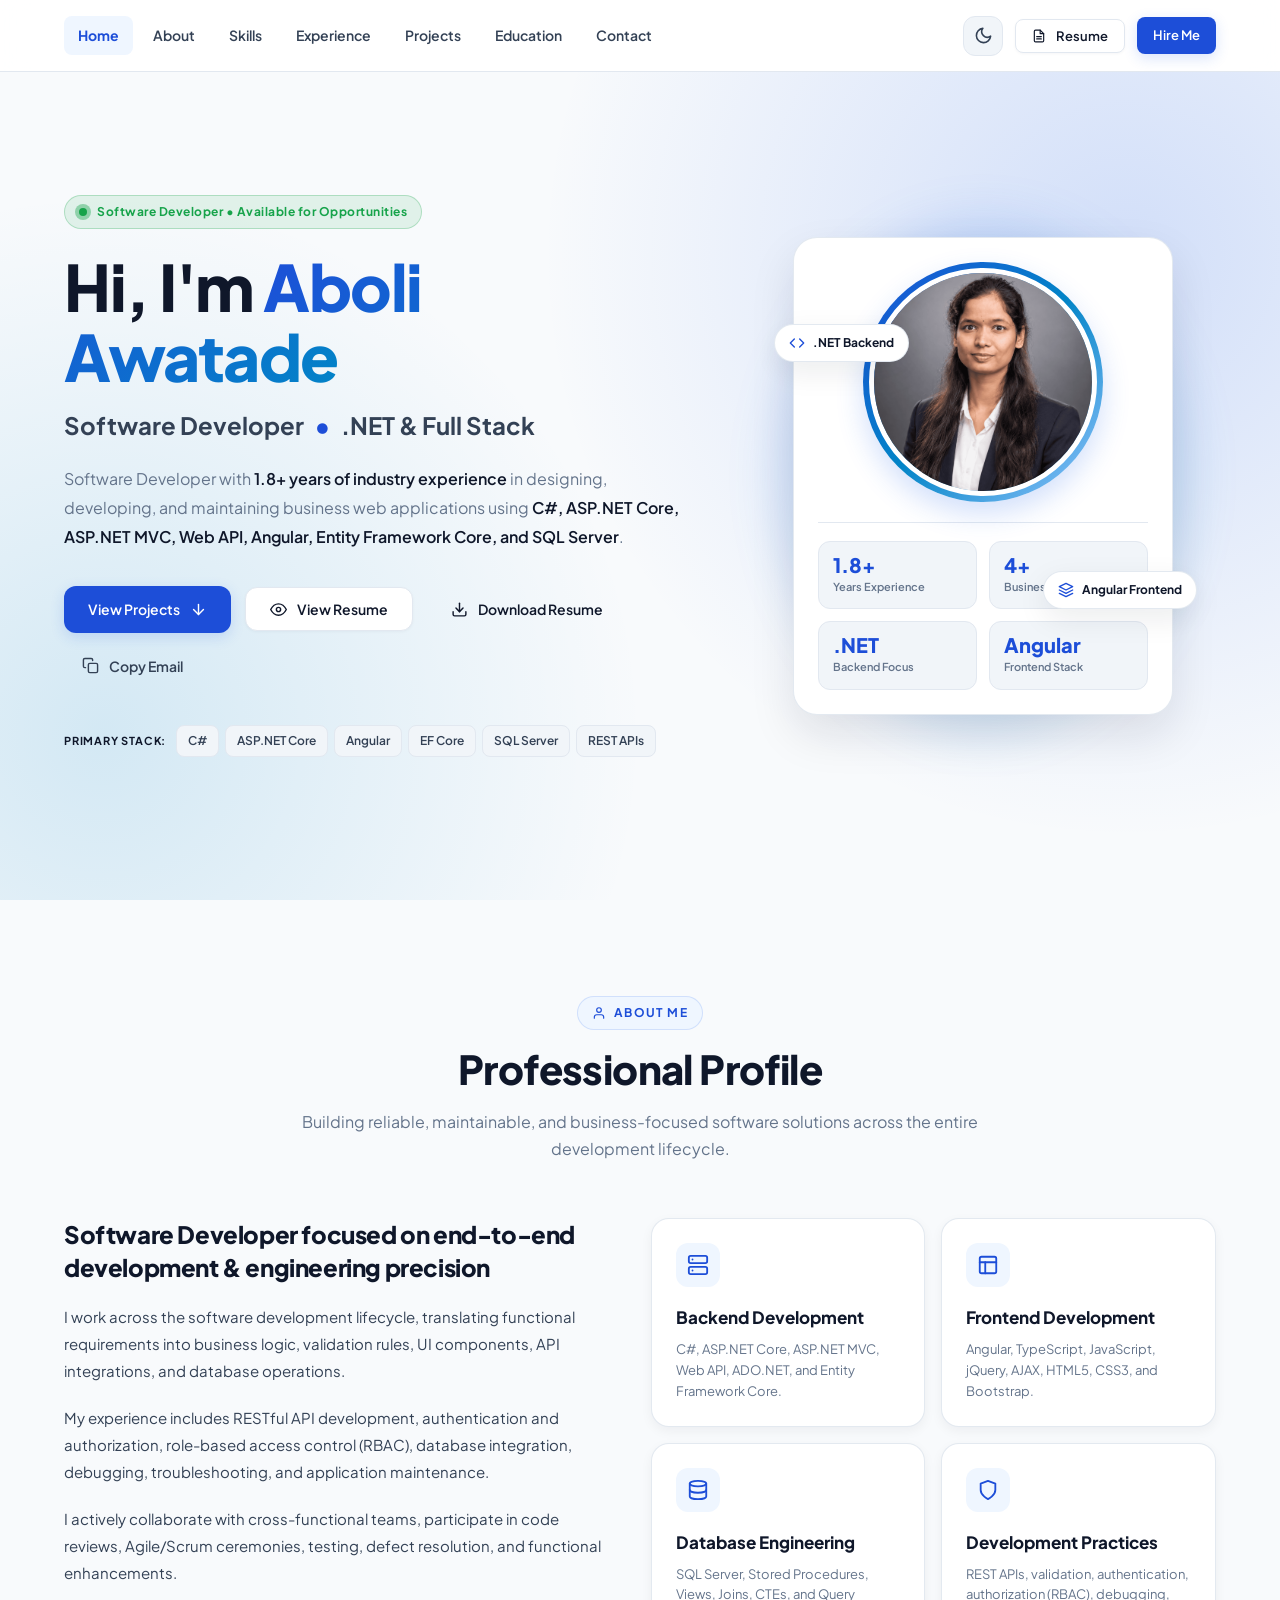
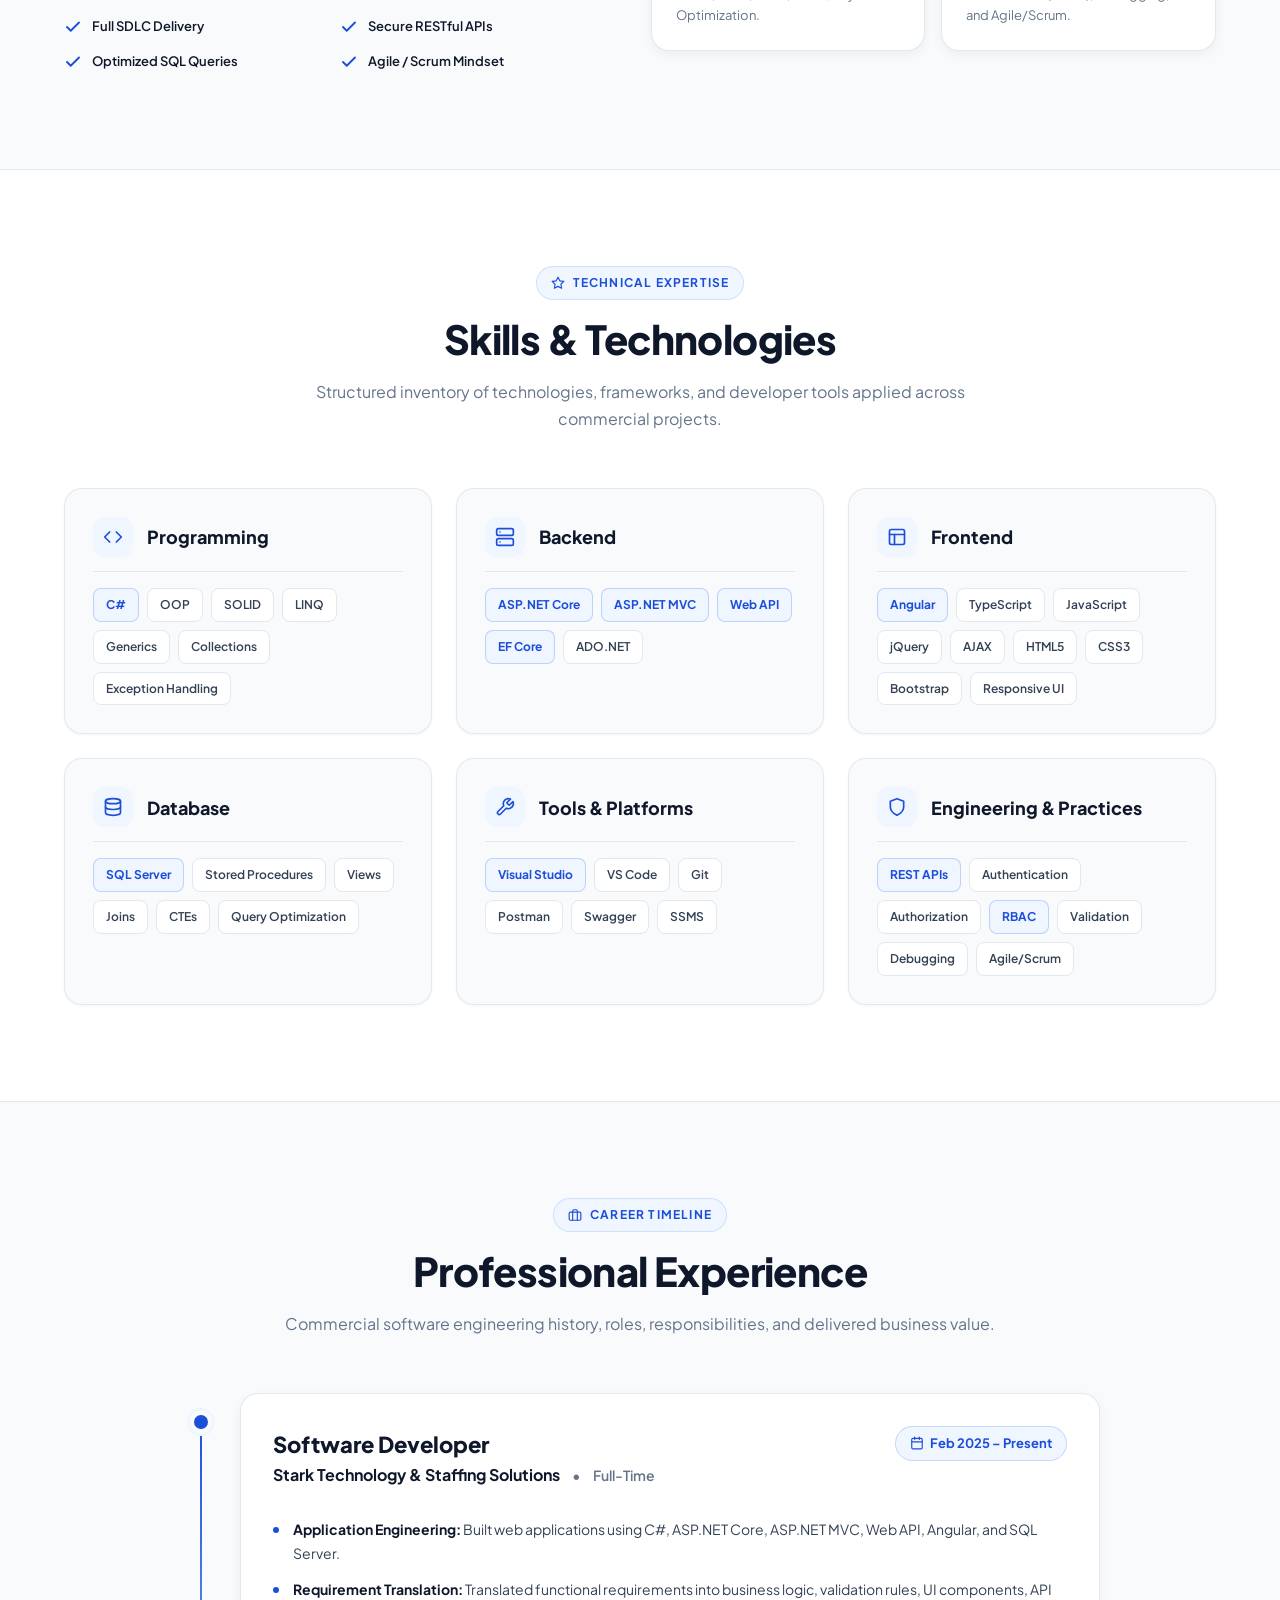
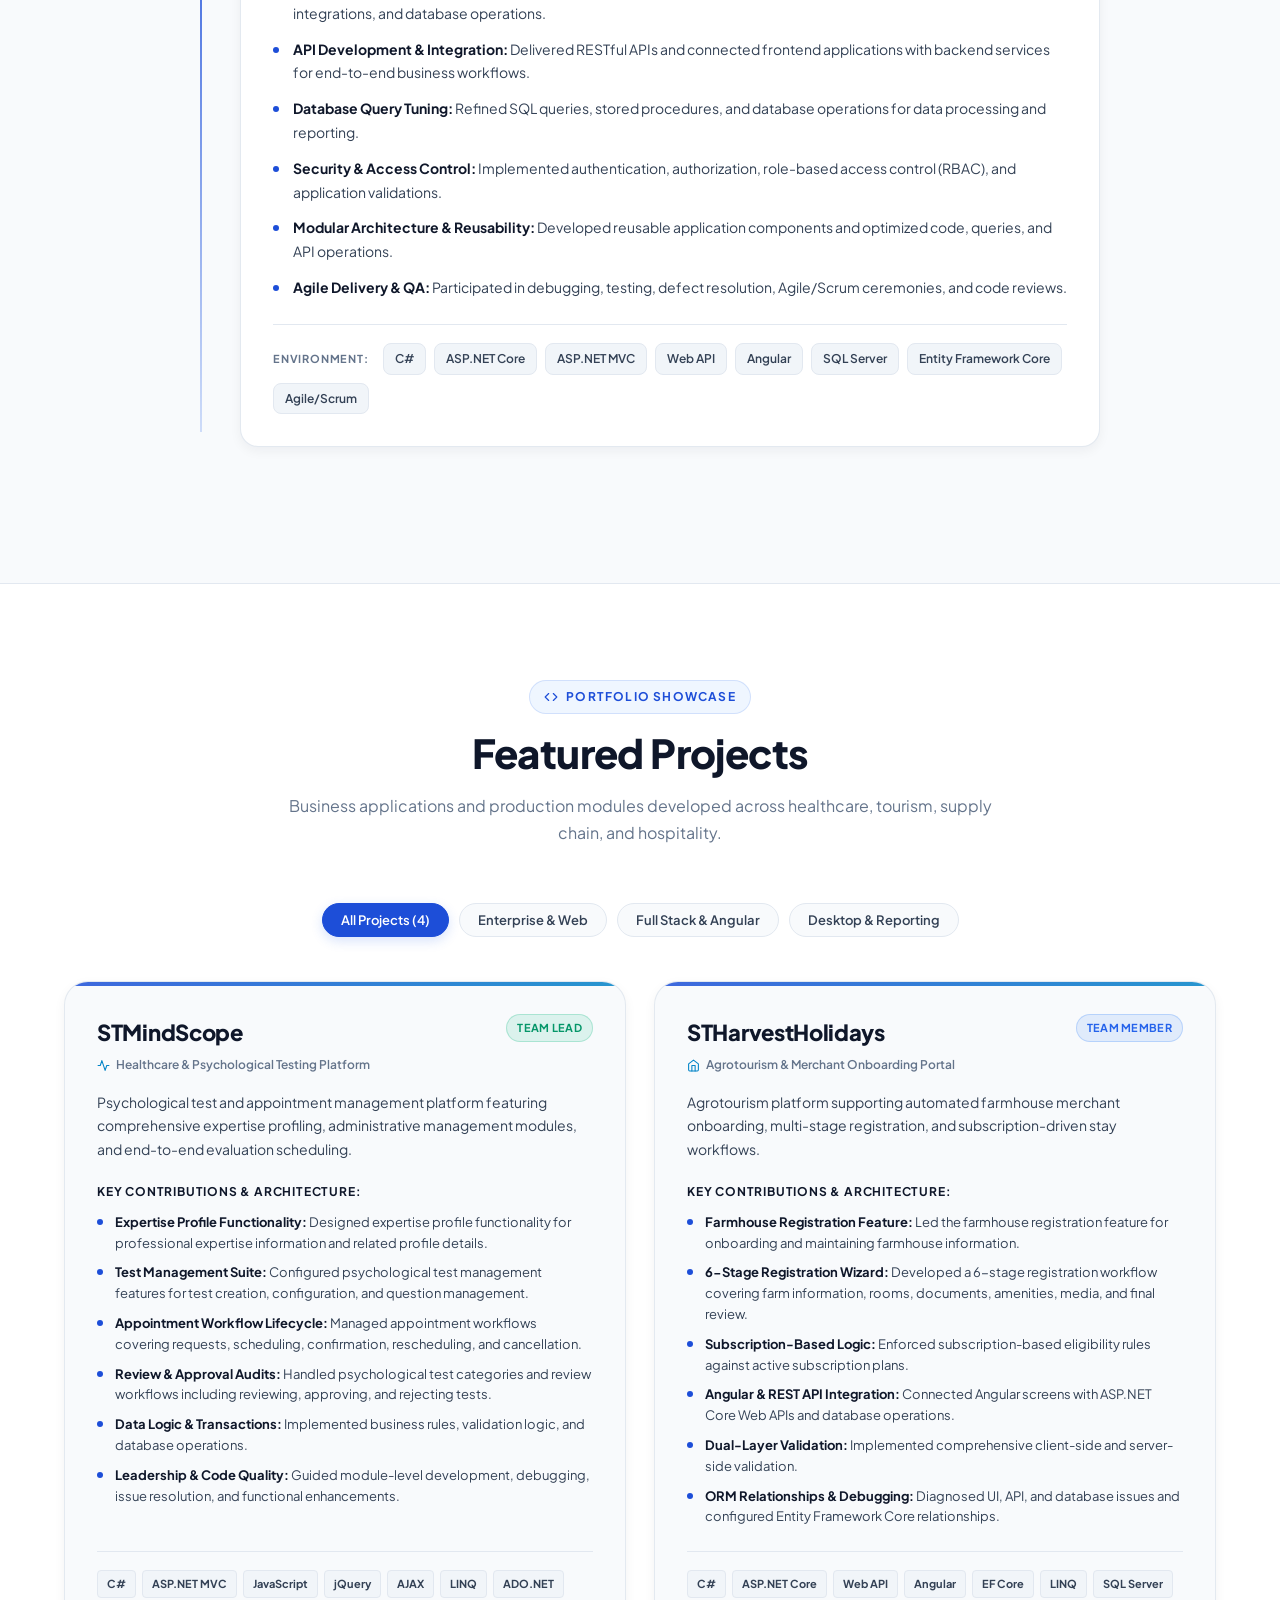
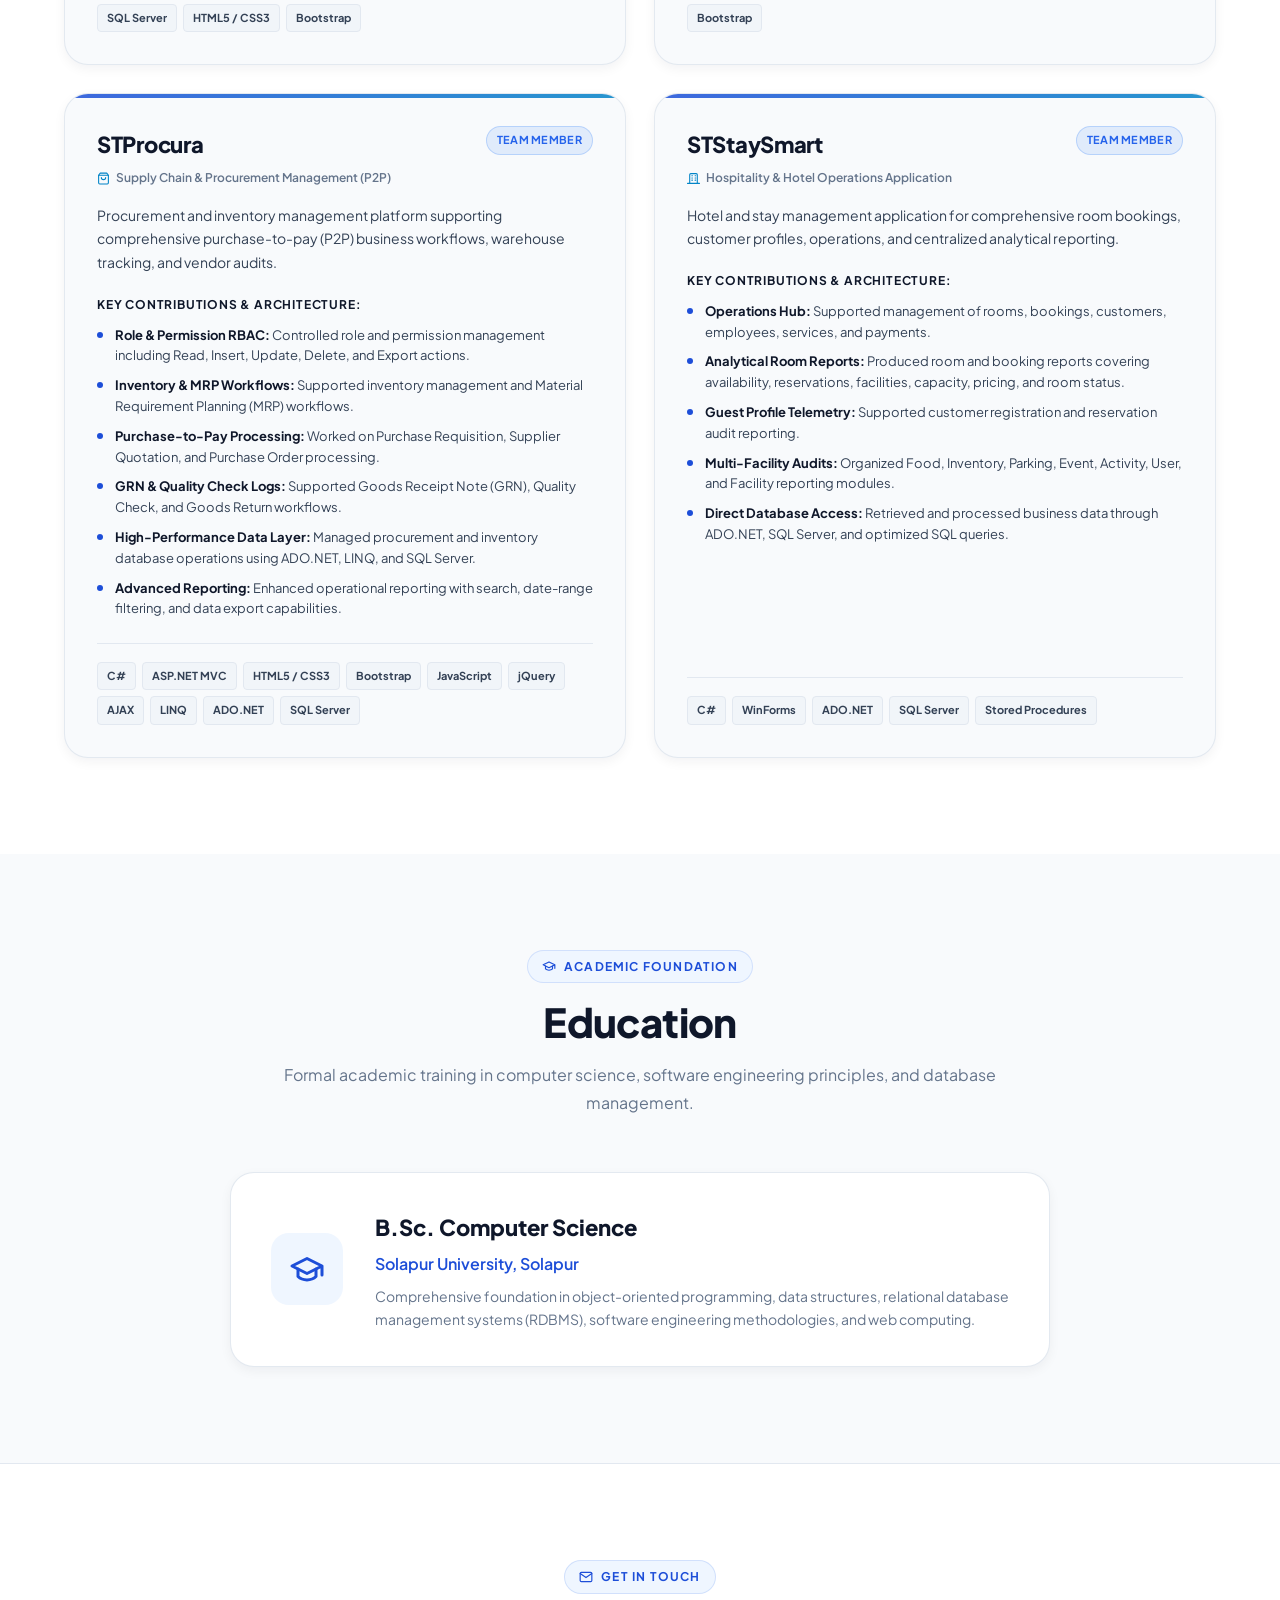
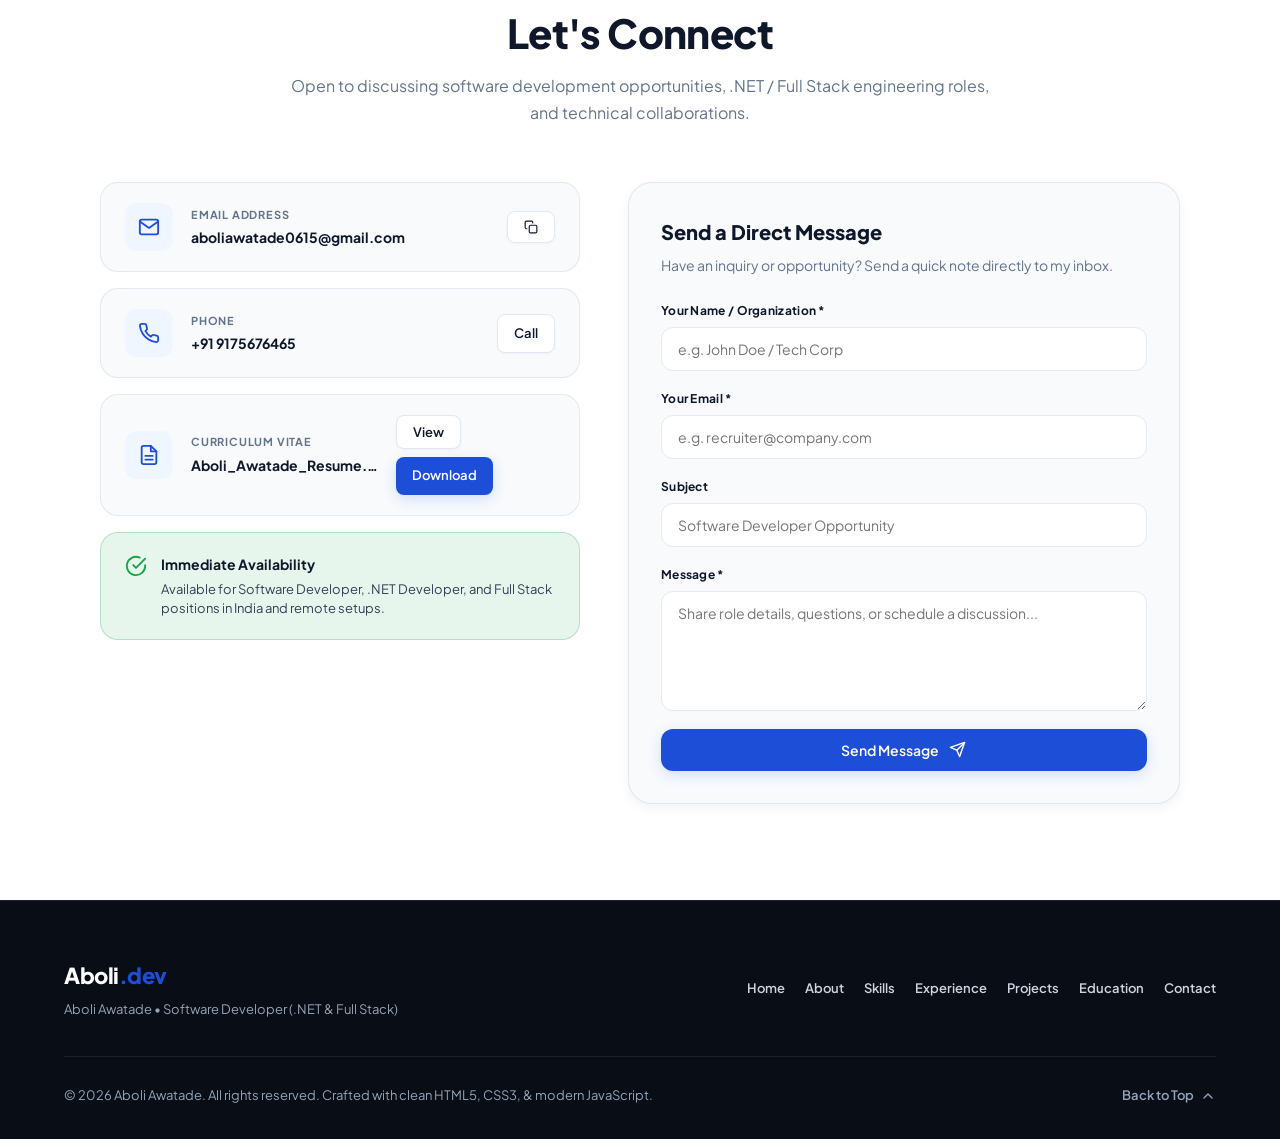
==== commit 4521ff01: "Resume updated" ====
--- a/Index.html
+++ b/Index.html
@@ -81,14 +81,6 @@
   <header class="header">
     <div class="container nav-container">
 
-      <!-- Brand Logo -->
-      <a href="#home" class="brand" aria-label="Aboli Awatade Portfolio Home">
-        <div class="brand-icon">&lt;/&gt;</div>
-        <div class="brand-name">
-          Aboli<span>.dev</span>
-        </div>
-      </a>
-
       <!-- Desktop Navigation Links -->
       <nav class="nav-menu" aria-label="Main Navigation">
         <a href="#home" class="nav-link active">Home</a>
@@ -122,6 +114,18 @@
           </svg>
         </button>
 
+        <!-- Resume Action (Desktop) -->
+        <button type="button" class="btn btn-secondary btn-sm header-hire-btn btn-view-resume" title="Preview Resume">
+          <svg viewBox="0 0 24 24" fill="none" stroke="currentColor" stroke-width="2" stroke-linecap="round"
+            stroke-linejoin="round" style="width: 14px; height: 14px;">
+            <path d="M14 2H6a2 2 0 0 0-2 2v16a2 2 0 0 0 2 2h12a2 2 0 0 0 2-2V8z"></path>
+            <polyline points="14 2 14 8 20 8"></polyline>
+            <line x1="16" y1="13" x2="8" y2="13"></line>
+            <line x1="16" y1="17" x2="8" y2="17"></line>
+          </svg>
+          Resume
+        </button>
+
         <!-- Direct Contact CTA (Desktop) -->
         <a href="#contact" class="btn btn-primary btn-sm header-hire-btn">
           Hire Me
@@ -149,16 +153,22 @@
         <a href="#contact" class="mobile-nav-link">Contact</a>
       </div>
       <div class="mobile-nav-actions">
-        <a href="resume.pdf" class="btn btn-secondary btn-sm" target="_blank" rel="noopener noreferrer">
+        <button type="button" class="btn btn-secondary btn-sm btn-view-resume">
           <svg viewBox="0 0 24 24" fill="none" stroke="currentColor" stroke-width="2" stroke-linecap="round"
             stroke-linejoin="round">
-            <path d="M14 2H6a2 2 0 0 0-2 2v16a2 2 0 0 0 2 2h12a2 2 0 0 0 2-2V8z"></path>
-            <polyline points="14 2 14 8 20 8"></polyline>
-            <line x1="16" y1="13" x2="8" y2="13"></line>
-            <line x1="16" y1="17" x2="8" y2="17"></line>
-            <polyline points="10 9 9 9 8 9"></polyline>
+            <path d="M1 12s4-8 11-8 11 8 11 8-4 8-11 8-11-8-11-8z"></path>
+            <circle cx="12" cy="12" r="3"></circle>
           </svg>
-          Download Resume
+          View Resume
+        </button>
+        <a href="resume.pdf" download="Aboli_Awatade_Resume.pdf" class="btn btn-primary btn-sm">
+          <svg viewBox="0 0 24 24" fill="none" stroke="currentColor" stroke-width="2" stroke-linecap="round"
+            stroke-linejoin="round">
+            <path d="M21 15v4a2 2 0 0 1-2 2H5a2 2 0 0 1-2-2v-4"></path>
+            <polyline points="7 10 12 15 17 10"></polyline>
+            <line x1="12" y1="15" x2="12" y2="3"></line>
+          </svg>
+          Download Resume (.pdf)
         </a>
       </div>
     </div>
@@ -207,7 +217,19 @@
             </svg>
           </a>
 
-          <a href="resume.pdf" class="btn btn-secondary" target="_blank" rel="noopener noreferrer">
+          <!-- View Resume button (triggers preview modal) -->
+          <button type="button" class="btn btn-secondary btn-view-resume" title="Preview Resume in interactive modal">
+            <svg viewBox="0 0 24 24" fill="none" stroke="currentColor" stroke-width="2" stroke-linecap="round"
+              stroke-linejoin="round">
+              <path d="M1 12s4-8 11-8 11 8 11 8-4 8-11 8-11-8-11-8z"></path>
+              <circle cx="12" cy="12" r="3"></circle>
+            </svg>
+            <span>View Resume</span>
+          </button>
+
+          <!-- Download Resume link (direct file download) -->
+          <a href="resume.pdf" download="Aboli_Awatade_Resume.pdf" class="btn btn-outline"
+            title="Download Resume PDF directly">
             <svg viewBox="0 0 24 24" fill="none" stroke="currentColor" stroke-width="2" stroke-linecap="round"
               stroke-linejoin="round">
               <path d="M21 15v4a2 2 0 0 1-2 2H5a2 2 0 0 1-2-2v-4"></path>
@@ -1145,11 +1167,17 @@
             </div>
             <div class="contact-card-content">
               <div class="contact-label">Curriculum Vitae</div>
-              <span class="contact-value">Resume / CV</span>
-            </div>
-            <a href="resume.pdf" class="btn btn-primary btn-sm" target="_blank" rel="noopener noreferrer">
-              View PDF
-            </a>
+              <span class="contact-value">Aboli_Awatade_Resume.pdf</span>
+            </div>
+            <div style="display: flex; gap: 8px; flex-wrap: wrap;">
+              <button type="button" class="btn btn-secondary btn-sm btn-view-resume" title="Preview Resume in modal">
+                View
+              </button>
+              <a href="resume.pdf" download="Aboli_Awatade_Resume.pdf" class="btn btn-primary btn-sm"
+                title="Download Resume PDF directly">
+                Download
+              </a>
+            </div>
           </div>
 
           <!-- Availability Banner -->
@@ -1252,6 +1280,78 @@
     </div>
   </footer>
 
+  <!-- ========================================================================
+       RESUME PREVIEW MODAL
+       ======================================================================== -->
+  <div id="resumeModal" class="resume-modal-overlay" aria-hidden="true" role="dialog" aria-modal="true"
+    aria-labelledby="resumeModalTitle">
+    <div class="resume-modal">
+
+      <!-- Modal Header -->
+      <div class="resume-modal-header">
+        <div class="resume-modal-title" id="resumeModalTitle">
+          <svg viewBox="0 0 24 24" fill="none" stroke="currentColor" stroke-width="2" stroke-linecap="round"
+            stroke-linejoin="round">
+            <path d="M14 2H6a2 2 0 0 0-2 2v16a2 2 0 0 0 2 2h12a2 2 0 0 0 2-2V8z"></path>
+            <polyline points="14 2 14 8 20 8"></polyline>
+            <line x1="16" y1="13" x2="8" y2="13"></line>
+            <line x1="16" y1="17" x2="8" y2="17"></line>
+          </svg>
+          <span>Aboli Awatade &mdash; Resume / Curriculum Vitae</span>
+        </div>
+
+        <div class="resume-modal-actions">
+          <a href="resume.pdf" download="Aboli_Awatade_Resume.pdf" class="btn btn-primary btn-sm"
+            title="Download PDF directly">
+            <svg viewBox="0 0 24 24" fill="none" stroke="currentColor" stroke-width="2" stroke-linecap="round"
+              stroke-linejoin="round" style="width: 14px; height: 14px;">
+              <path d="M21 15v4a2 2 0 0 1-2 2H5a2 2 0 0 1-2-2v-4"></path>
+              <polyline points="7 10 12 15 17 10"></polyline>
+              <line x1="12" y1="15" x2="12" y2="3"></line>
+            </svg>
+            <span>Download PDF</span>
+          </a>
+
+          <a href="resume.pdf" target="_blank" rel="noopener noreferrer" class="btn btn-secondary btn-sm"
+            title="Open PDF in a new browser tab">
+            <svg viewBox="0 0 24 24" fill="none" stroke="currentColor" stroke-width="2" stroke-linecap="round"
+              stroke-linejoin="round" style="width: 14px; height: 14px;">
+              <path d="M18 13v6a2 2 0 0 1-2 2H5a2 2 0 0 1-2-2V8a2 2 0 0 1 2-2h6"></path>
+              <polyline points="15 3 21 3 21 9"></polyline>
+              <line x1="10" y1="14" x2="21" y2="3"></line>
+            </svg>
+            <span>Open in Tab</span>
+          </a>
+
+          <button type="button" id="btnPrintResume" class="btn btn-secondary btn-sm" title="Print Resume">
+            <svg viewBox="0 0 24 24" fill="none" stroke="currentColor" stroke-width="2" stroke-linecap="round"
+              stroke-linejoin="round" style="width: 14px; height: 14px;">
+              <polyline points="6 9 6 2 18 2 18 9"></polyline>
+              <path d="M6 18H4a2 2 0 0 1-2-2v-5a2 2 0 0 1 2-2h16a2 2 0 0 1 2 2v5a2 2 0 0 1-2 2h-2"></path>
+              <rect x="6" y="14" width="12" height="8"></rect>
+            </svg>
+            <span>Print</span>
+          </button>
+
+          <button type="button" class="resume-close-btn btn-close-resume" aria-label="Close resume preview modal"
+            title="Close (Esc)">
+            <svg viewBox="0 0 24 24" fill="none" stroke="currentColor" stroke-width="2" stroke-linecap="round"
+              stroke-linejoin="round" style="width: 16px; height: 16px;">
+              <line x1="18" y1="6" x2="6" y2="18"></line>
+              <line x1="6" y1="6" x2="18" y2="18"></line>
+            </svg>
+          </button>
+        </div>
+      </div>
+
+      <!-- Modal Body (Embeds the verified vector PDF) -->
+      <div class="resume-modal-body">
+        <iframe id="resumeIframe" src="resume.pdf" class="resume-iframe" title="Aboli Awatade Resume Preview"></iframe>
+      </div>
+
+    </div>
+  </div>
+
   <!-- Scripts -->
   <script src="script.js" defer></script>
 </body>
--- a/style.css
+++ b/style.css
@@ -265,6 +265,20 @@
 }
 
 .btn-secondary:hover {
+  border-color: var(--primary);
+  color: var(--primary);
+  transform: translateY(-2px);
+  box-shadow: var(--shadow-sm);
+}
+
+.btn-outline {
+  background: transparent;
+  color: var(--text-primary);
+  border: 1px solid var(--border-medium);
+}
+
+.btn-outline:hover {
+  background: var(--bg-card-subtle);
   border-color: var(--primary);
   color: var(--primary);
   transform: translateY(-2px);
@@ -2051,3 +2065,131 @@
   outline: 2px solid var(--primary);
   outline-offset: 3px;
 }
+
+/* --------------------------------------------------------------------------
+   16. Resume Preview Modal
+   -------------------------------------------------------------------------- */
+.resume-modal-overlay {
+  position: fixed;
+  inset: 0;
+  background: rgba(15, 23, 42, 0.75);
+  backdrop-filter: blur(8px);
+  -webkit-backdrop-filter: blur(8px);
+  z-index: 1000;
+  display: flex;
+  align-items: center;
+  justify-content: center;
+  padding: 20px;
+  opacity: 0;
+  visibility: hidden;
+  transition: opacity var(--transition-base), visibility var(--transition-base);
+}
+
+.resume-modal-overlay.open {
+  opacity: 1;
+  visibility: visible;
+}
+
+.resume-modal {
+  background: var(--bg-card);
+  border: 1px solid var(--border-card);
+  border-radius: var(--radius-xl);
+  width: 100%;
+  max-width: 960px;
+  height: 90vh;
+  max-height: 980px;
+  display: flex;
+  flex-direction: column;
+  box-shadow: 0 25px 60px -15px rgba(0, 0, 0, 0.45);
+  overflow: hidden;
+  transform: scale(0.96) translateY(12px);
+  transition: transform var(--transition-smooth);
+}
+
+.resume-modal-overlay.open .resume-modal {
+  transform: scale(1) translateY(0);
+}
+
+.resume-modal-header {
+  display: flex;
+  align-items: center;
+  justify-content: space-between;
+  padding: 14px 22px;
+  border-bottom: 1px solid var(--border-subtle);
+  background: var(--bg-card);
+  gap: 16px;
+  flex-wrap: wrap;
+}
+
+.resume-modal-title {
+  display: flex;
+  align-items: center;
+  gap: 10px;
+  font-size: 15px;
+  font-weight: 750;
+  color: var(--text-primary);
+}
+
+.resume-modal-title svg {
+  width: 18px;
+  height: 18px;
+  color: var(--primary);
+}
+
+.resume-modal-actions {
+  display: flex;
+  align-items: center;
+  gap: 8px;
+  flex-wrap: wrap;
+}
+
+.resume-modal-body {
+  flex: 1;
+  background: var(--bg-card-subtle);
+  position: relative;
+  overflow: hidden;
+  display: flex;
+  flex-direction: column;
+}
+
+.resume-iframe {
+  width: 100%;
+  height: 100%;
+  border: none;
+  display: block;
+}
+
+.resume-close-btn {
+  width: 36px;
+  height: 36px;
+  border-radius: var(--radius-md);
+  display: flex;
+  align-items: center;
+  justify-content: center;
+  color: var(--text-muted);
+  background: var(--bg-card-subtle);
+  border: 1px solid var(--border-subtle);
+  transition: all var(--transition-fast);
+}
+
+.resume-close-btn:hover {
+  color: #ef4444;
+  border-color: #fca5a5;
+  background: #fef2f2;
+}
+
+@media (max-width: 640px) {
+  .resume-modal-overlay {
+    padding: 10px;
+  }
+  .resume-modal {
+    height: 94vh;
+  }
+  .resume-modal-header {
+    padding: 12px 16px;
+  }
+  .resume-modal-title {
+    font-size: 13px;
+  }
+}
+
